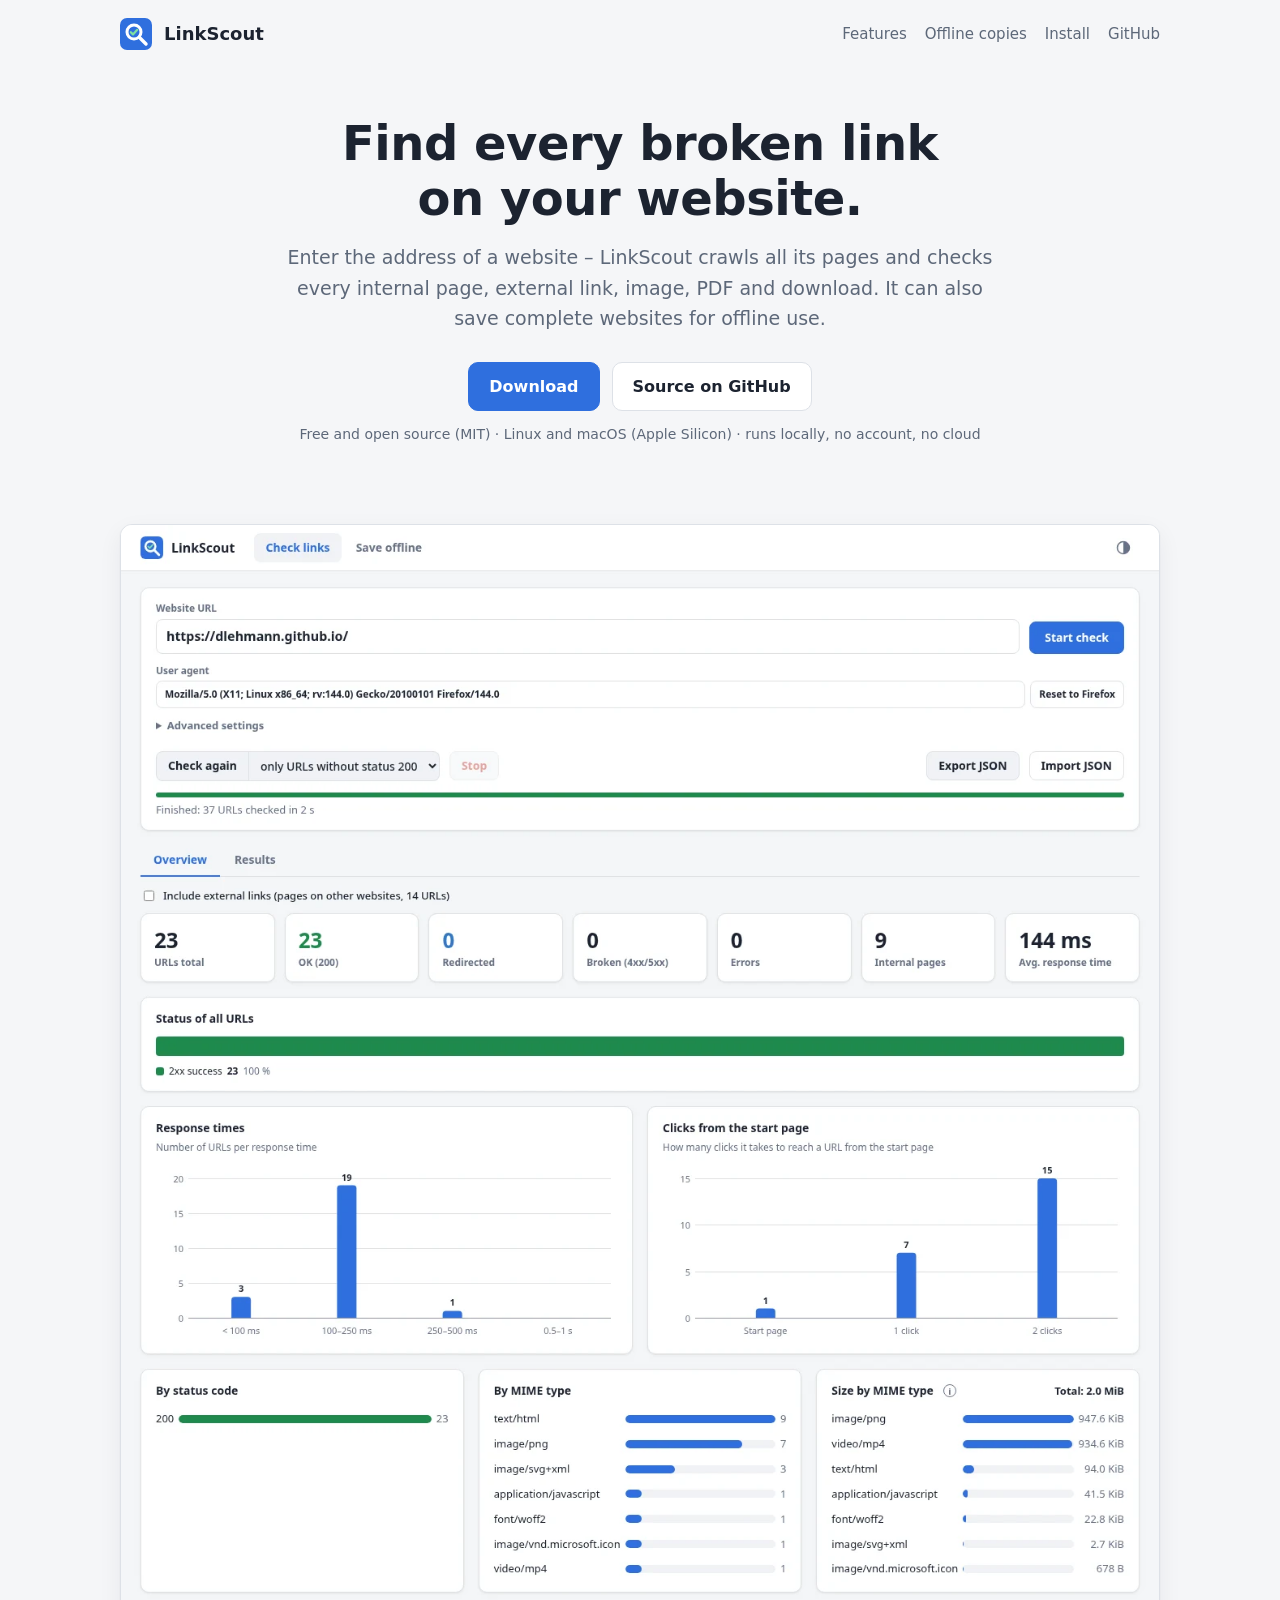
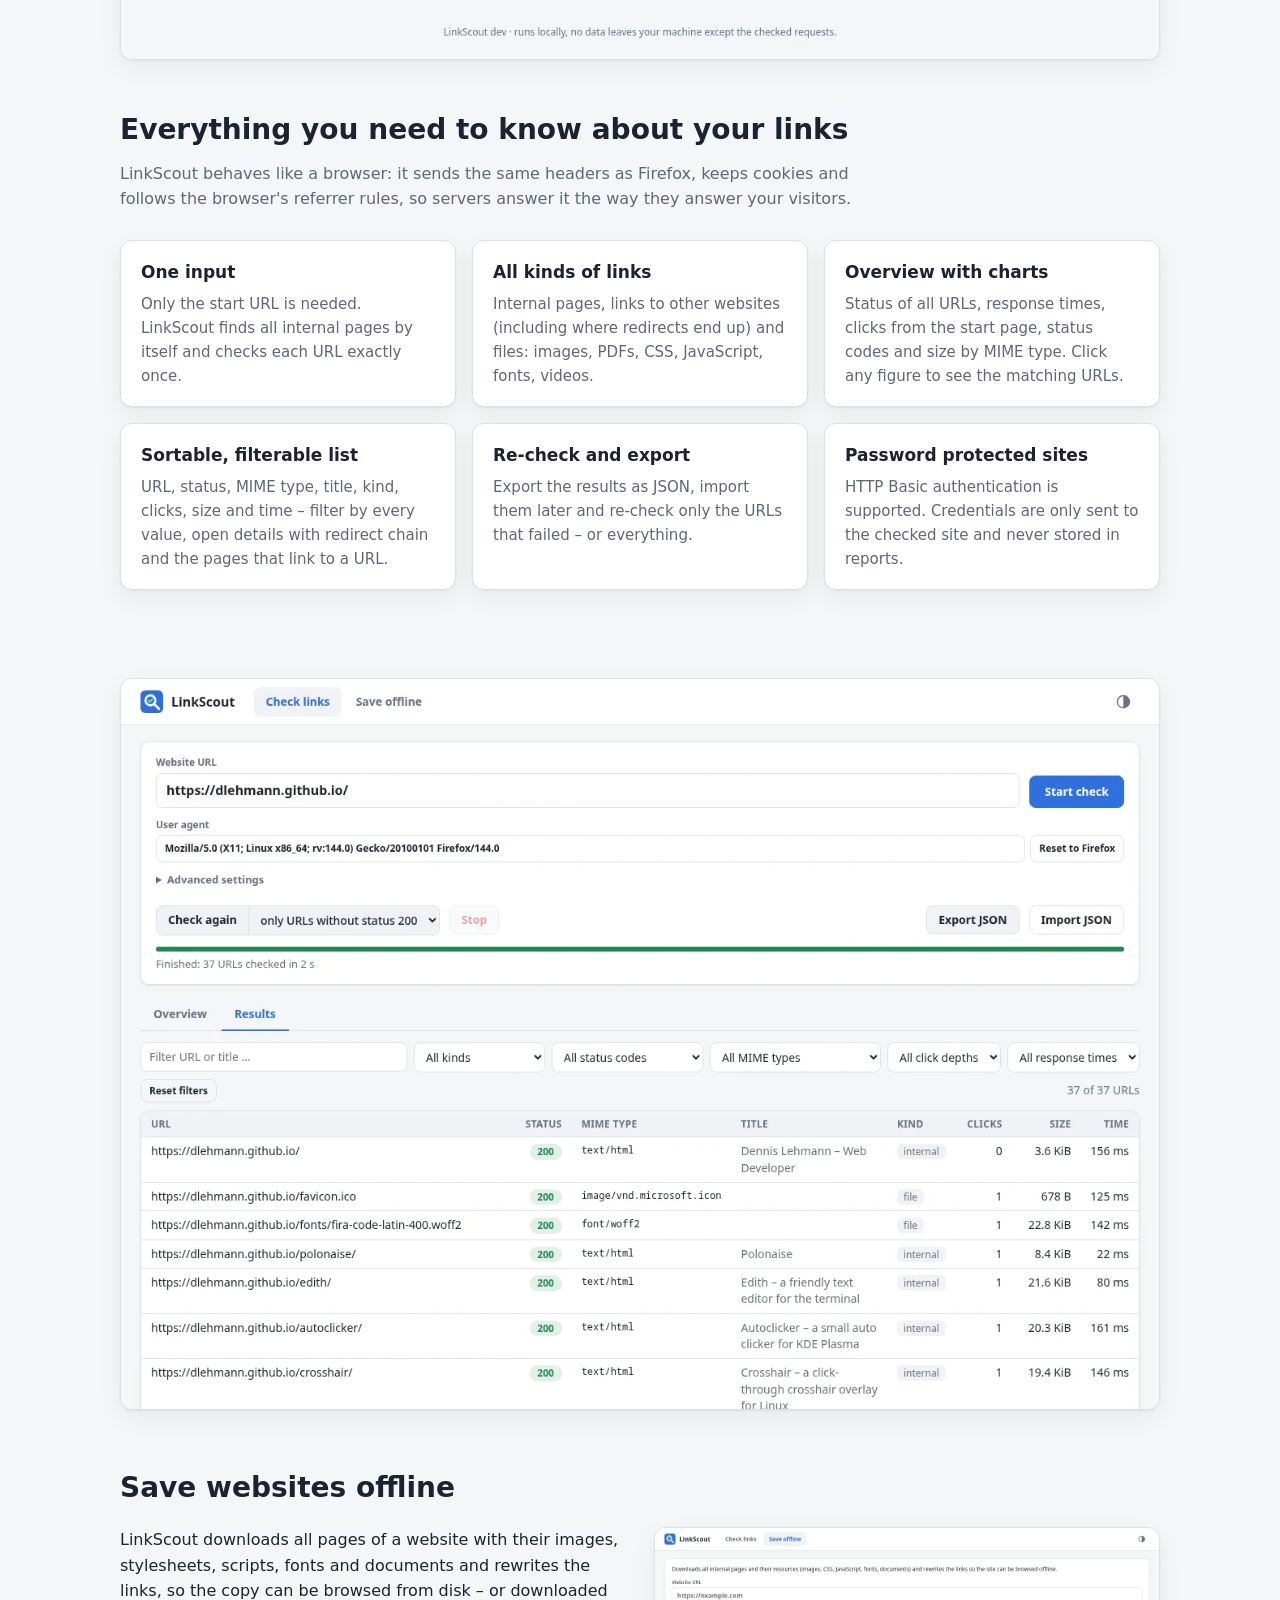
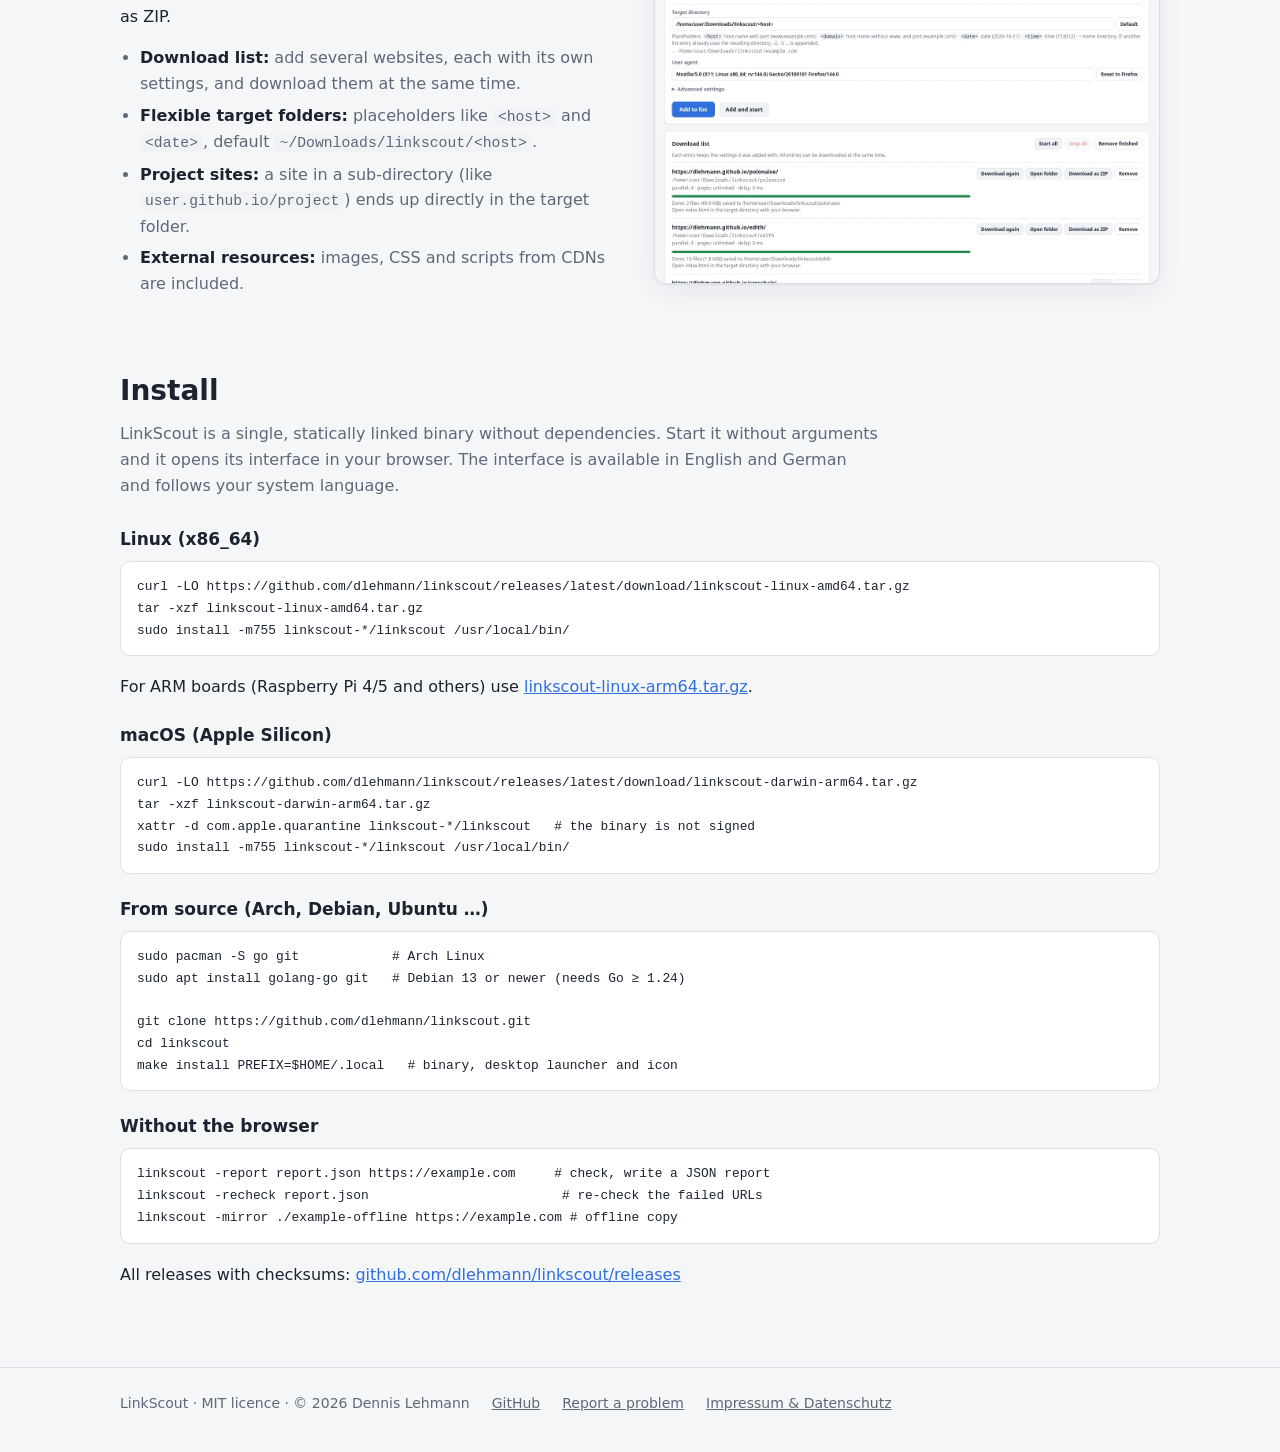
==== docs/index.html @ 21ef6a44 "LinkScout: website link checker and offline copies A single static binary with a local web UI (Engli" ====
<!doctype html>
<html lang="en">
<head>
  <meta charset="utf-8">
  <meta name="viewport" content="width=device-width, initial-scale=1">
  <title>LinkScout – website link checker and offline copies</title>
  <meta name="description" content="LinkScout checks every link of a website – internal pages, external links and files – and saves complete offline copies of websites. A single binary for Linux and macOS with a local web interface.">
  <link rel="canonical" href="https://dlehmann.github.io/linkscout/">
  <link rel="icon" href="linkscout.svg" type="image/svg+xml">
  <meta property="og:title" content="LinkScout">
  <meta property="og:description" content="Check every link of a website and save it for offline use. Single binary, local web UI.">
  <meta property="og:image" content="https://dlehmann.github.io/linkscout/screenshots/overview-light.webp">
  <!--
    Project page of LinkScout. Plain HTML and CSS without scripts, fonts or
    other resources from third-party servers (see impressum.html, privacy).
    Light and dark theme follow the visitor's system setting.
  -->
  <style>
    :root {
      --bg: #f5f6f8; --surface: #ffffff; --surface-2: #f0f2f5; --border: #dde1e7;
      --text: #1c2330; --muted: #5d6879; --accent: #2f6fde; --accent-text: #ffffff; --ok: #1f8a4c;
      --shadow: 0 1px 2px rgba(20, 30, 50, .06), 0 8px 24px rgba(20, 30, 50, .06);
      color-scheme: light;
    }
    @media (prefers-color-scheme: dark) {
      :root {
        --bg: #12151b; --surface: #1a1e26; --surface-2: #222833; --border: #2e3542;
        --text: #e3e7ee; --muted: #9aa4b5; --accent: #5b8ff0; --ok: #46c27a; --shadow: none;
        color-scheme: dark;
      }
    }
    * { box-sizing: border-box; }
    body { margin: 0; background: var(--bg); color: var(--text); font: 16px/1.6 system-ui, -apple-system, "Segoe UI", Roboto, "Noto Sans", sans-serif; }
    a { color: var(--accent); }
    .wrap { max-width: 1080px; margin: 0 auto; padding: 0 20px; }
    header.top { display: flex; align-items: center; gap: 12px; padding: 18px 0; }
    header.top .name { font-weight: 700; font-size: 18px; }
    header.top nav { margin-left: auto; display: flex; gap: 18px; font-size: 15px; }
    header.top nav a { color: var(--muted); text-decoration: none; }
    header.top nav a:hover { color: var(--text); }

    .hero { text-align: center; padding: 48px 0 32px; }
    .hero h1 { font-size: clamp(32px, 5vw, 48px); line-height: 1.15; margin: 0 0 16px; letter-spacing: -.01em; }
    .hero p.lead { font-size: 19px; color: var(--muted); max-width: 720px; margin: 0 auto 28px; }
    .buttons { display: flex; flex-wrap: wrap; gap: 12px; justify-content: center; }
    .btn { display: inline-flex; align-items: center; gap: 8px; padding: 11px 20px; border-radius: 10px; font-weight: 600; text-decoration: none; border: 1px solid var(--border); background: var(--surface); color: var(--text); }
    .btn.primary { background: var(--accent); border-color: var(--accent); color: var(--accent-text); }
    .btn:hover { filter: brightness(.96); }
    .note { color: var(--muted); font-size: 14px; margin-top: 12px; }

    .shot { margin: 32px auto 0; border-radius: 12px; overflow: hidden; border: 1px solid var(--border); box-shadow: var(--shadow); background: var(--surface); }
    .shot img { display: block; width: 100%; height: auto; }

    section { padding: 48px 0 8px; }
    section h2 { font-size: 28px; margin: 0 0 8px; }
    section > .wrap > p.sub { color: var(--muted); margin: 0 0 28px; max-width: 760px; }
    .grid { display: grid; grid-template-columns: repeat(auto-fit, minmax(250px, 1fr)); gap: 16px; }
    .card { background: var(--surface); border: 1px solid var(--border); border-radius: 12px; padding: 18px 20px; box-shadow: var(--shadow); }
    .card h3 { margin: 0 0 6px; font-size: 17px; }
    .card p { margin: 0; color: var(--muted); font-size: 15px; }
    .split { display: grid; grid-template-columns: 1fr 1fr; gap: 28px; align-items: center; }
    .split ul { padding-left: 20px; color: var(--muted); }
    .split li { margin: 6px 0; }
    .split li b { color: var(--text); font-weight: 600; }

    pre { background: var(--surface); border: 1px solid var(--border); border-radius: 10px; padding: 14px 16px; overflow-x: auto; font: 14px/1.55 ui-monospace, "JetBrains Mono", Menlo, Consolas, monospace; margin: 8px 0 18px; }
    code { font-family: ui-monospace, "JetBrains Mono", Menlo, Consolas, monospace; font-size: .92em; }
    p code, li code { background: var(--surface-2); padding: 1px 5px; border-radius: 5px; }
    h3.step { font-size: 17px; margin: 22px 0 4px; }

    footer { margin-top: 56px; padding: 24px 0 40px; border-top: 1px solid var(--border); color: var(--muted); font-size: 14px; }
    footer .wrap { display: flex; flex-wrap: wrap; gap: 8px 22px; }
    footer a { color: var(--muted); }

    @media (max-width: 760px) {
      header.top nav { display: none; }
      .hero { padding-top: 24px; }
      .split { grid-template-columns: 1fr; }
    }
  </style>
</head>
<body>
  <div class="wrap">
    <header class="top">
      <img src="linkscout.svg" alt="" width="32" height="32">
      <span class="name">LinkScout</span>
      <nav>
        <a href="#features">Features</a>
        <a href="#offline">Offline copies</a>
        <a href="#install">Install</a>
        <a href="https://github.com/dlehmann/linkscout">GitHub</a>
      </nav>
    </header>

    <div class="hero">
      <h1>Find every broken link<br>on your website.</h1>
      <p class="lead">Enter the address of a website – LinkScout crawls all its pages and checks every internal page, external link, image, PDF and download. It can also save complete websites for offline use.</p>
      <div class="buttons">
        <a class="btn primary" href="#install">Download</a>
        <a class="btn" href="https://github.com/dlehmann/linkscout">Source on GitHub</a>
      </div>
      <p class="note">Free and open source (MIT) · Linux and macOS (Apple Silicon) · runs locally, no account, no cloud</p>
    </div>

    <div class="shot">
      <picture>
        <source media="(prefers-color-scheme: dark)" srcset="screenshots/overview-dark.webp">
        <img src="screenshots/overview-light.webp" width="1280" height="1399" alt="LinkScout overview: key figures, status of all URLs, response times and clicks from the start page">
      </picture>
    </div>
  </div>

  <section id="features">
    <div class="wrap">
      <h2>Everything you need to know about your links</h2>
      <p class="sub">LinkScout behaves like a browser: it sends the same headers as Firefox, keeps cookies and follows the browser's referrer rules, so servers answer it the way they answer your visitors.</p>
      <div class="grid">
        <div class="card"><h3>One input</h3><p>Only the start URL is needed. LinkScout finds all internal pages by itself and checks each URL exactly once.</p></div>
        <div class="card"><h3>All kinds of links</h3><p>Internal pages, links to other websites (including where redirects end up) and files: images, PDFs, CSS, JavaScript, fonts, videos.</p></div>
        <div class="card"><h3>Overview with charts</h3><p>Status of all URLs, response times, clicks from the start page, status codes and size by MIME type. Click any figure to see the matching URLs.</p></div>
        <div class="card"><h3>Sortable, filterable list</h3><p>URL, status, MIME type, title, kind, clicks, size and time – filter by every value, open details with redirect chain and the pages that link to a URL.</p></div>
        <div class="card"><h3>Re-check and export</h3><p>Export the results as JSON, import them later and re-check only the URLs that failed – or everything.</p></div>
        <div class="card"><h3>Password protected sites</h3><p>HTTP Basic authentication is supported. Credentials are only sent to the checked site and never stored in reports.</p></div>
      </div>
    </div>
  </section>

  <section>
    <div class="wrap">
      <div class="shot">
        <picture>
          <source media="(prefers-color-scheme: dark)" srcset="screenshots/results-dark.webp">
          <img src="screenshots/results-light.webp" width="1280" height="900" alt="Results list with filters for kind, status, MIME type, click depth and response time" loading="lazy">
        </picture>
      </div>
    </div>
  </section>

  <section id="offline">
    <div class="wrap split">
      <div>
        <h2>Save websites offline</h2>
        <p>LinkScout downloads all pages of a website with their images, stylesheets, scripts, fonts and documents and rewrites the links, so the copy can be browsed from disk – or downloaded as ZIP.</p>
        <ul>
          <li><b>Download list:</b> add several websites, each with its own settings, and download them at the same time.</li>
          <li><b>Flexible target folders:</b> placeholders like <code>&lt;host&gt;</code> and <code>&lt;date&gt;</code>, default <code>~/Downloads/linkscout/&lt;host&gt;</code>.</li>
          <li><b>Project sites:</b> a site in a sub-directory (like <code>user.github.io/project</code>) ends up directly in the target folder.</li>
          <li><b>External resources:</b> images, CSS and scripts from CDNs are included.</li>
        </ul>
      </div>
      <div class="shot">
        <picture>
          <source media="(prefers-color-scheme: dark)" srcset="screenshots/mirror-dark.webp">
          <img src="screenshots/mirror-light.webp" width="1280" height="900" alt="Download list with several offline copies" loading="lazy">
        </picture>
      </div>
    </div>
  </section>

  <section id="install">
    <div class="wrap">
      <h2>Install</h2>
      <p class="sub">LinkScout is a single, statically linked binary without dependencies. Start it without arguments and it opens its interface in your browser. The interface is available in English and German and follows your system language.</p>

      <h3 class="step">Linux (x86_64)</h3>
      <pre><code>curl -LO https://github.com/dlehmann/linkscout/releases/latest/download/linkscout-linux-amd64.tar.gz
tar -xzf linkscout-linux-amd64.tar.gz
sudo install -m755 linkscout-*/linkscout /usr/local/bin/</code></pre>
      <p>For ARM boards (Raspberry Pi 4/5 and others) use <a href="https://github.com/dlehmann/linkscout/releases/latest/download/linkscout-linux-arm64.tar.gz">linkscout-linux-arm64.tar.gz</a>.</p>

      <h3 class="step">macOS (Apple Silicon)</h3>
      <pre><code>curl -LO https://github.com/dlehmann/linkscout/releases/latest/download/linkscout-darwin-arm64.tar.gz
tar -xzf linkscout-darwin-arm64.tar.gz
xattr -d com.apple.quarantine linkscout-*/linkscout   # the binary is not signed
sudo install -m755 linkscout-*/linkscout /usr/local/bin/</code></pre>

      <h3 class="step">From source (Arch, Debian, Ubuntu …)</h3>
      <pre><code>sudo pacman -S go git            # Arch Linux
sudo apt install golang-go git   # Debian 13 or newer (needs Go ≥ 1.24)

git clone https://github.com/dlehmann/linkscout.git
cd linkscout
make install PREFIX=$HOME/.local   # binary, desktop launcher and icon</code></pre>

      <h3 class="step">Without the browser</h3>
      <pre><code>linkscout -report report.json https://example.com     # check, write a JSON report
linkscout -recheck report.json                         # re-check the failed URLs
linkscout -mirror ./example-offline https://example.com # offline copy</code></pre>
      <p>All releases with checksums: <a href="https://github.com/dlehmann/linkscout/releases">github.com/dlehmann/linkscout/releases</a></p>
    </div>
  </section>

  <footer>
    <div class="wrap">
      <span>LinkScout · MIT licence · © 2026 Dennis Lehmann</span>
      <a href="https://github.com/dlehmann/linkscout">GitHub</a>
      <a href="https://github.com/dlehmann/linkscout/issues">Report a problem</a>
      <a href="impressum.html" lang="de">Impressum &amp; Datenschutz</a>
    </div>
  </footer>
</body>
</html>
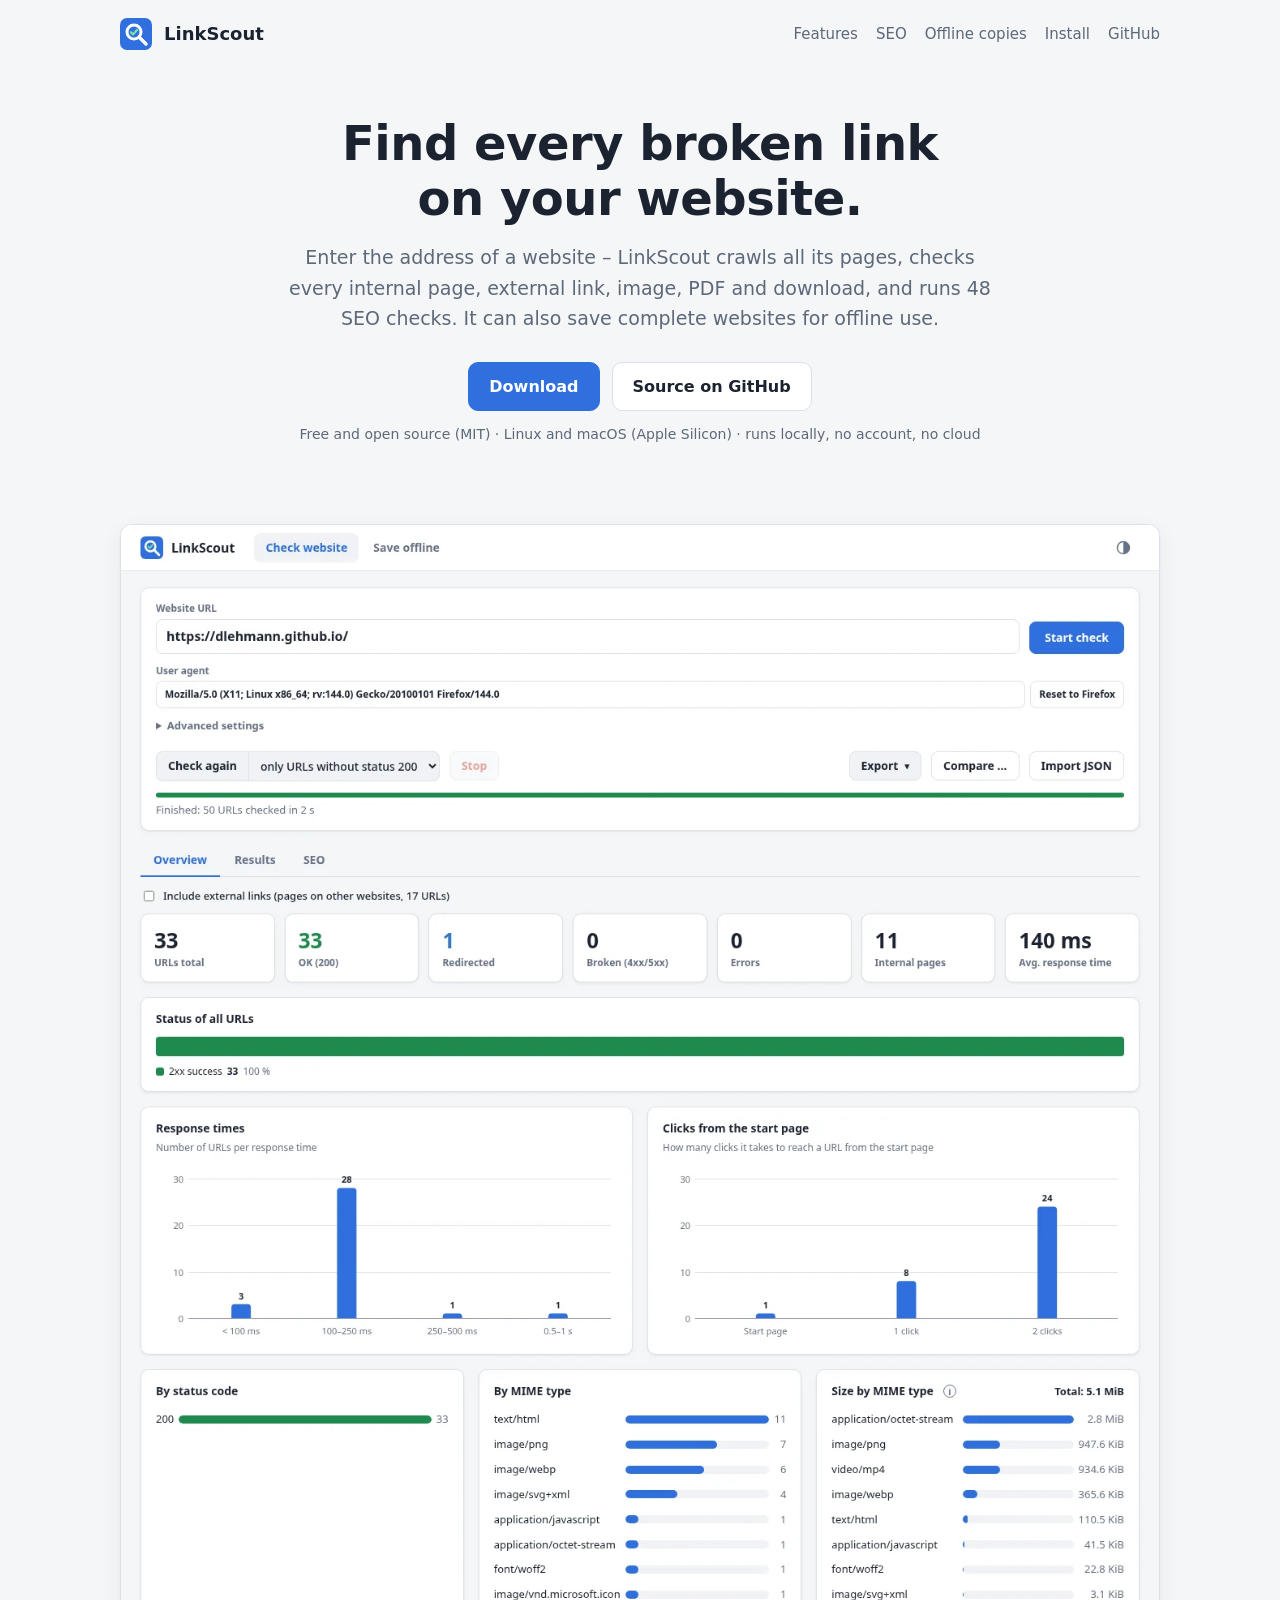
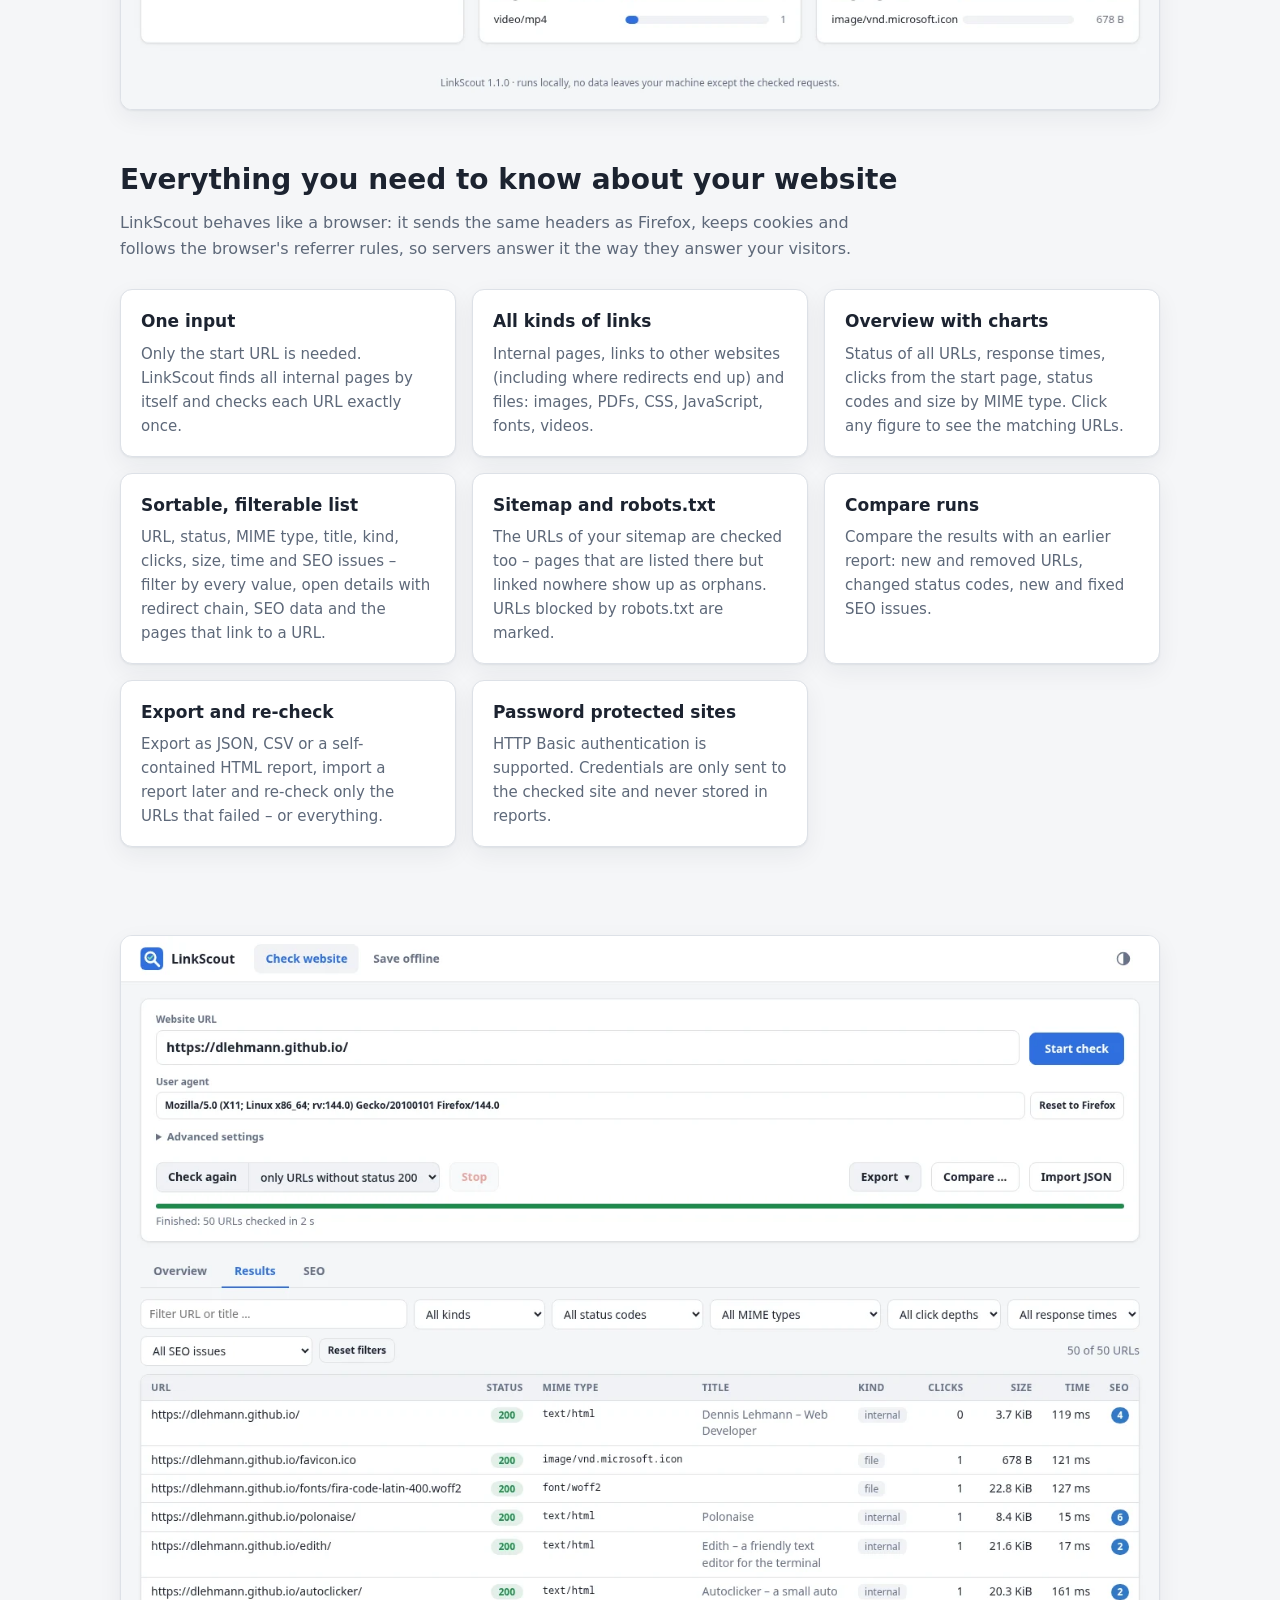
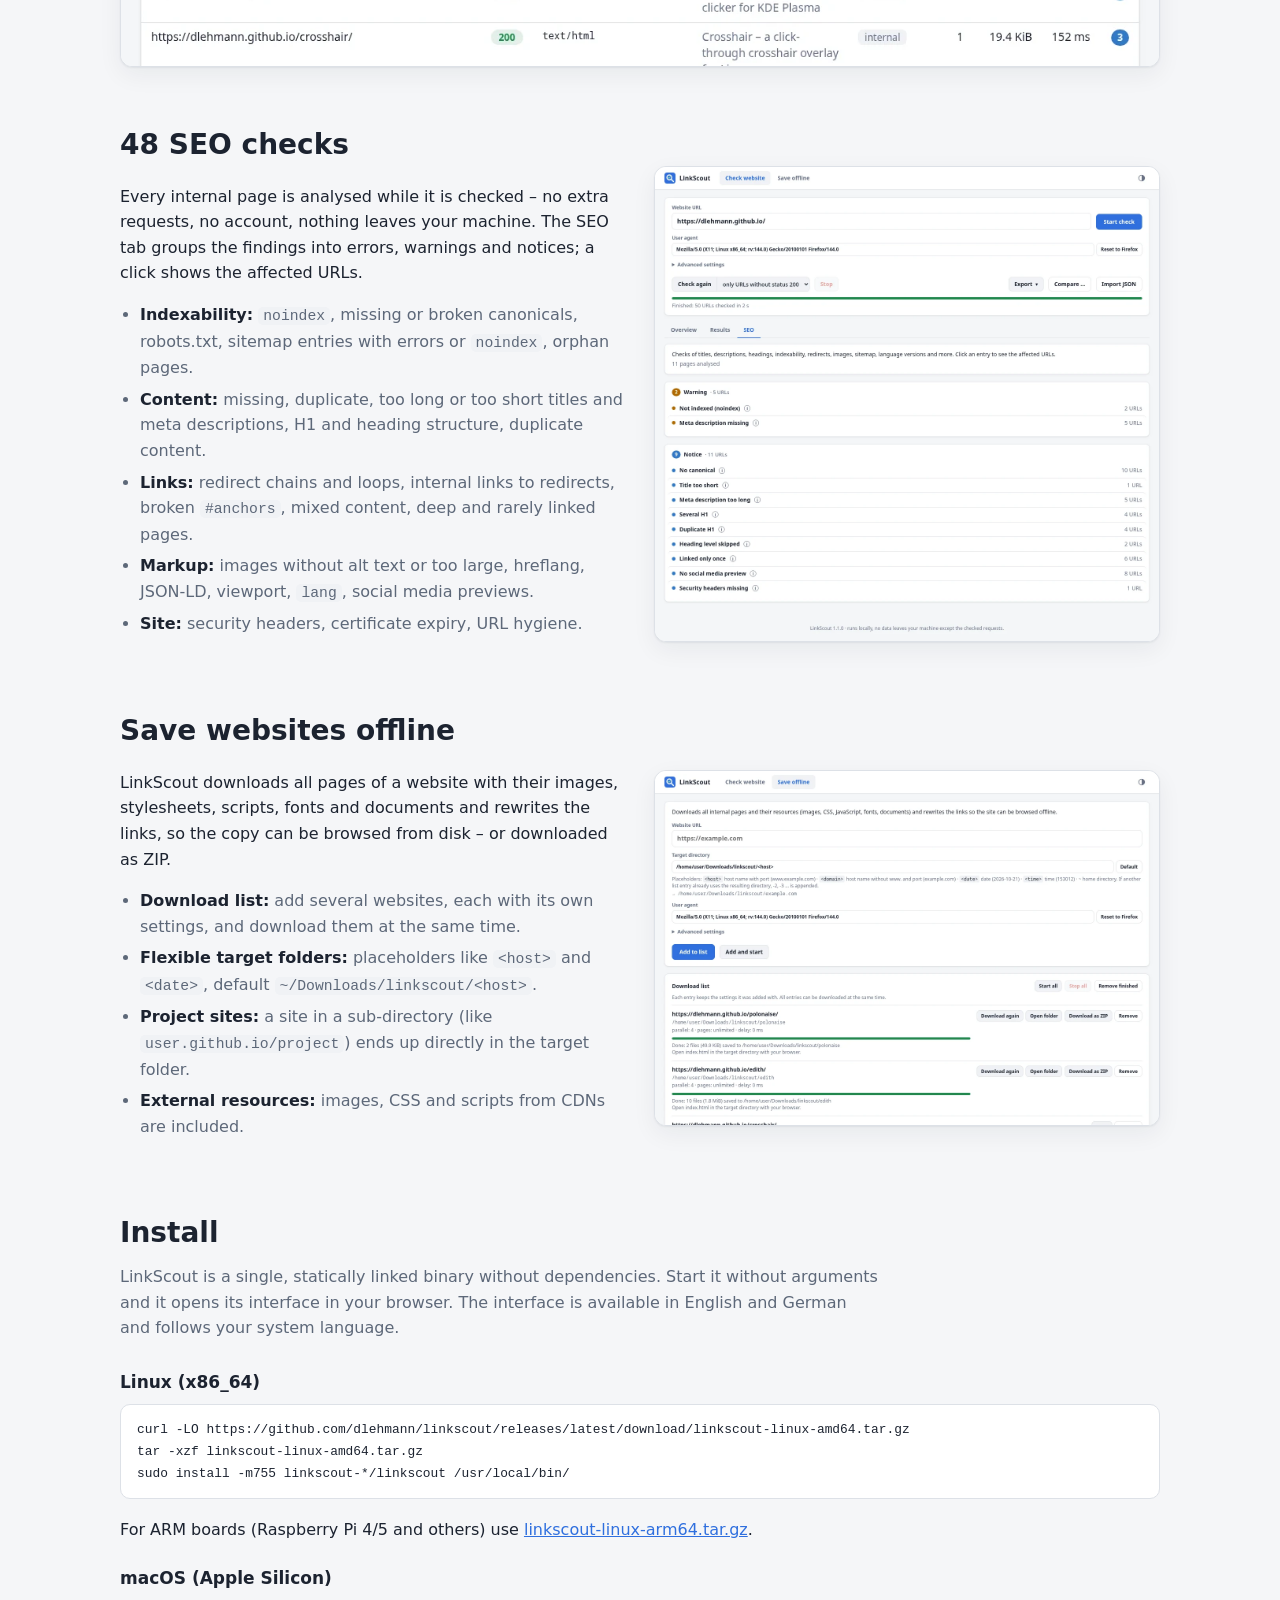
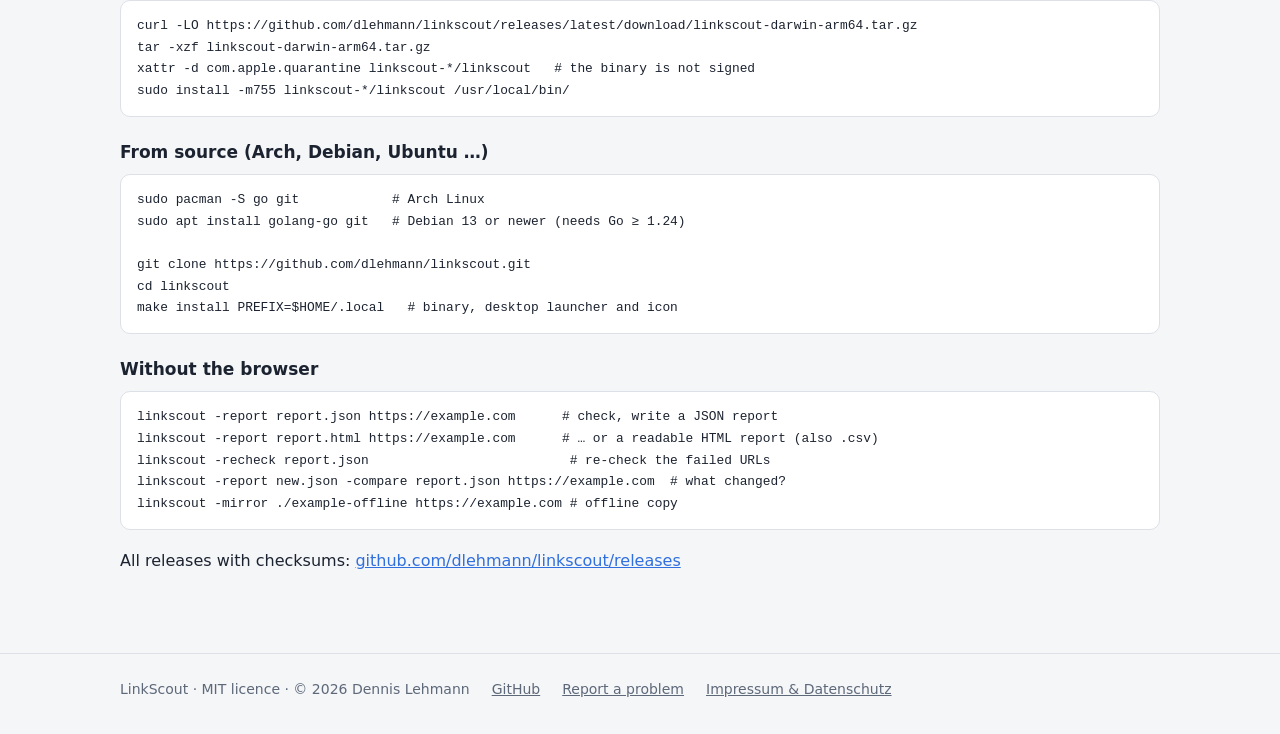
==== commit 0686dabc: "SEO checks, sitemap/robots.txt, compare and CSV/HTML export (1.1.0) - 48 SEO checks in a new SEO tab" ====
--- a/docs/index.html
+++ b/docs/index.html
@@ -3,12 +3,12 @@
 <head>
   <meta charset="utf-8">
   <meta name="viewport" content="width=device-width, initial-scale=1">
-  <title>LinkScout – website link checker and offline copies</title>
-  <meta name="description" content="LinkScout checks every link of a website – internal pages, external links and files – and saves complete offline copies of websites. A single binary for Linux and macOS with a local web interface.">
+  <title>LinkScout – website link checker, SEO audit and offline copies</title>
+  <meta name="description" content="LinkScout checks every link of a website – internal pages, external links and files –, runs 48 SEO checks and saves complete offline copies of websites. A single binary for Linux and macOS with a local web interface.">
   <link rel="canonical" href="https://dlehmann.github.io/linkscout/">
   <link rel="icon" href="linkscout.svg" type="image/svg+xml">
   <meta property="og:title" content="LinkScout">
-  <meta property="og:description" content="Check every link of a website and save it for offline use. Single binary, local web UI.">
+  <meta property="og:description" content="Check every link of a website, find SEO problems and save websites for offline use. Single binary, local web UI.">
   <meta property="og:image" content="https://dlehmann.github.io/linkscout/screenshots/overview-light.webp">
   <!--
     Project page of LinkScout. Plain HTML and CSS without scripts, fonts or
@@ -86,6 +86,7 @@
       <span class="name">LinkScout</span>
       <nav>
         <a href="#features">Features</a>
+        <a href="#seo">SEO</a>
         <a href="#offline">Offline copies</a>
         <a href="#install">Install</a>
         <a href="https://github.com/dlehmann/linkscout">GitHub</a>
@@ -94,7 +95,7 @@
 
     <div class="hero">
       <h1>Find every broken link<br>on your website.</h1>
-      <p class="lead">Enter the address of a website – LinkScout crawls all its pages and checks every internal page, external link, image, PDF and download. It can also save complete websites for offline use.</p>
+      <p class="lead">Enter the address of a website – LinkScout crawls all its pages, checks every internal page, external link, image, PDF and download, and runs 48 SEO checks. It can also save complete websites for offline use.</p>
       <div class="buttons">
         <a class="btn primary" href="#install">Download</a>
         <a class="btn" href="https://github.com/dlehmann/linkscout">Source on GitHub</a>
@@ -105,21 +106,23 @@
     <div class="shot">
       <picture>
         <source media="(prefers-color-scheme: dark)" srcset="screenshots/overview-dark.webp">
-        <img src="screenshots/overview-light.webp" width="1280" height="1399" alt="LinkScout overview: key figures, status of all URLs, response times and clicks from the start page">
+        <img src="screenshots/overview-light.webp" width="1280" height="1460" alt="LinkScout overview: key figures, status of all URLs, response times and clicks from the start page">
       </picture>
     </div>
   </div>
 
   <section id="features">
     <div class="wrap">
-      <h2>Everything you need to know about your links</h2>
+      <h2>Everything you need to know about your website</h2>
       <p class="sub">LinkScout behaves like a browser: it sends the same headers as Firefox, keeps cookies and follows the browser's referrer rules, so servers answer it the way they answer your visitors.</p>
       <div class="grid">
         <div class="card"><h3>One input</h3><p>Only the start URL is needed. LinkScout finds all internal pages by itself and checks each URL exactly once.</p></div>
         <div class="card"><h3>All kinds of links</h3><p>Internal pages, links to other websites (including where redirects end up) and files: images, PDFs, CSS, JavaScript, fonts, videos.</p></div>
         <div class="card"><h3>Overview with charts</h3><p>Status of all URLs, response times, clicks from the start page, status codes and size by MIME type. Click any figure to see the matching URLs.</p></div>
-        <div class="card"><h3>Sortable, filterable list</h3><p>URL, status, MIME type, title, kind, clicks, size and time – filter by every value, open details with redirect chain and the pages that link to a URL.</p></div>
-        <div class="card"><h3>Re-check and export</h3><p>Export the results as JSON, import them later and re-check only the URLs that failed – or everything.</p></div>
+        <div class="card"><h3>Sortable, filterable list</h3><p>URL, status, MIME type, title, kind, clicks, size, time and SEO issues – filter by every value, open details with redirect chain, SEO data and the pages that link to a URL.</p></div>
+        <div class="card"><h3>Sitemap and robots.txt</h3><p>The URLs of your sitemap are checked too – pages that are listed there but linked nowhere show up as orphans. URLs blocked by robots.txt are marked.</p></div>
+        <div class="card"><h3>Compare runs</h3><p>Compare the results with an earlier report: new and removed URLs, changed status codes, new and fixed SEO issues.</p></div>
+        <div class="card"><h3>Export and re-check</h3><p>Export as JSON, CSV or a self-contained HTML report, import a report later and re-check only the URLs that failed – or everything.</p></div>
         <div class="card"><h3>Password protected sites</h3><p>HTTP Basic authentication is supported. Credentials are only sent to the checked site and never stored in reports.</p></div>
       </div>
     </div>
@@ -131,6 +134,28 @@
         <picture>
           <source media="(prefers-color-scheme: dark)" srcset="screenshots/results-dark.webp">
           <img src="screenshots/results-light.webp" width="1280" height="900" alt="Results list with filters for kind, status, MIME type, click depth and response time" loading="lazy">
+        </picture>
+      </div>
+    </div>
+  </section>
+
+  <section id="seo">
+    <div class="wrap split">
+      <div>
+        <h2>48 SEO checks</h2>
+        <p>Every internal page is analysed while it is checked – no extra requests, no account, nothing leaves your machine. The SEO tab groups the findings into errors, warnings and notices; a click shows the affected URLs.</p>
+        <ul>
+          <li><b>Indexability:</b> <code>noindex</code>, missing or broken canonicals, robots.txt, sitemap entries with errors or <code>noindex</code>, orphan pages.</li>
+          <li><b>Content:</b> missing, duplicate, too long or too short titles and meta descriptions, H1 and heading structure, duplicate content.</li>
+          <li><b>Links:</b> redirect chains and loops, internal links to redirects, broken <code>#anchors</code>, mixed content, deep and rarely linked pages.</li>
+          <li><b>Markup:</b> images without alt text or too large, hreflang, JSON-LD, viewport, <code>lang</code>, social media previews.</li>
+          <li><b>Site:</b> security headers, certificate expiry, URL hygiene.</li>
+        </ul>
+      </div>
+      <div class="shot">
+        <picture>
+          <source media="(prefers-color-scheme: dark)" srcset="screenshots/seo-dark.webp">
+          <img src="screenshots/seo-light.webp" width="1280" height="1202" alt="SEO tab with the checks grouped into errors, warnings and notices" loading="lazy">
         </picture>
       </div>
     </div>
@@ -183,8 +208,10 @@
 make install PREFIX=$HOME/.local   # binary, desktop launcher and icon</code></pre>
 
       <h3 class="step">Without the browser</h3>
-      <pre><code>linkscout -report report.json https://example.com     # check, write a JSON report
-linkscout -recheck report.json                         # re-check the failed URLs
+      <pre><code>linkscout -report report.json https://example.com      # check, write a JSON report
+linkscout -report report.html https://example.com      # … or a readable HTML report (also .csv)
+linkscout -recheck report.json                          # re-check the failed URLs
+linkscout -report new.json -compare report.json https://example.com  # what changed?
 linkscout -mirror ./example-offline https://example.com # offline copy</code></pre>
       <p>All releases with checksums: <a href="https://github.com/dlehmann/linkscout/releases">github.com/dlehmann/linkscout/releases</a></p>
     </div>
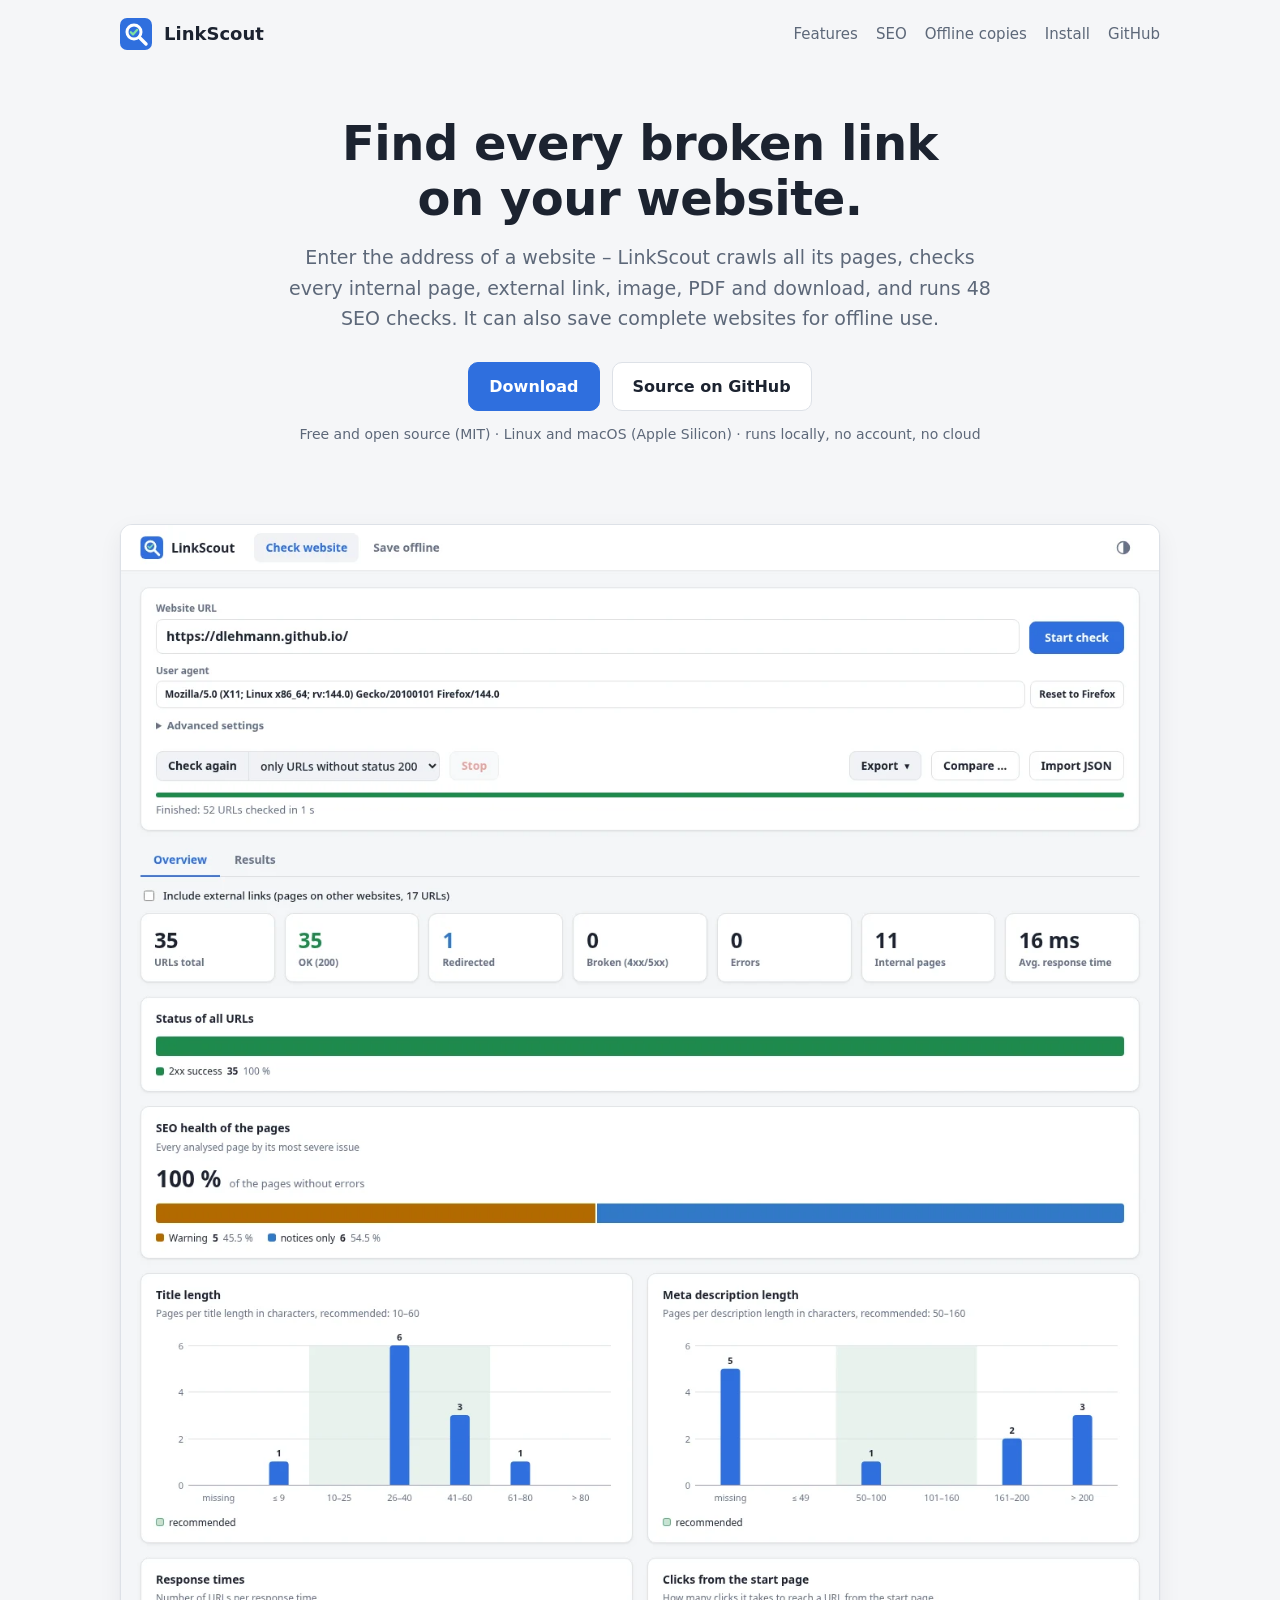
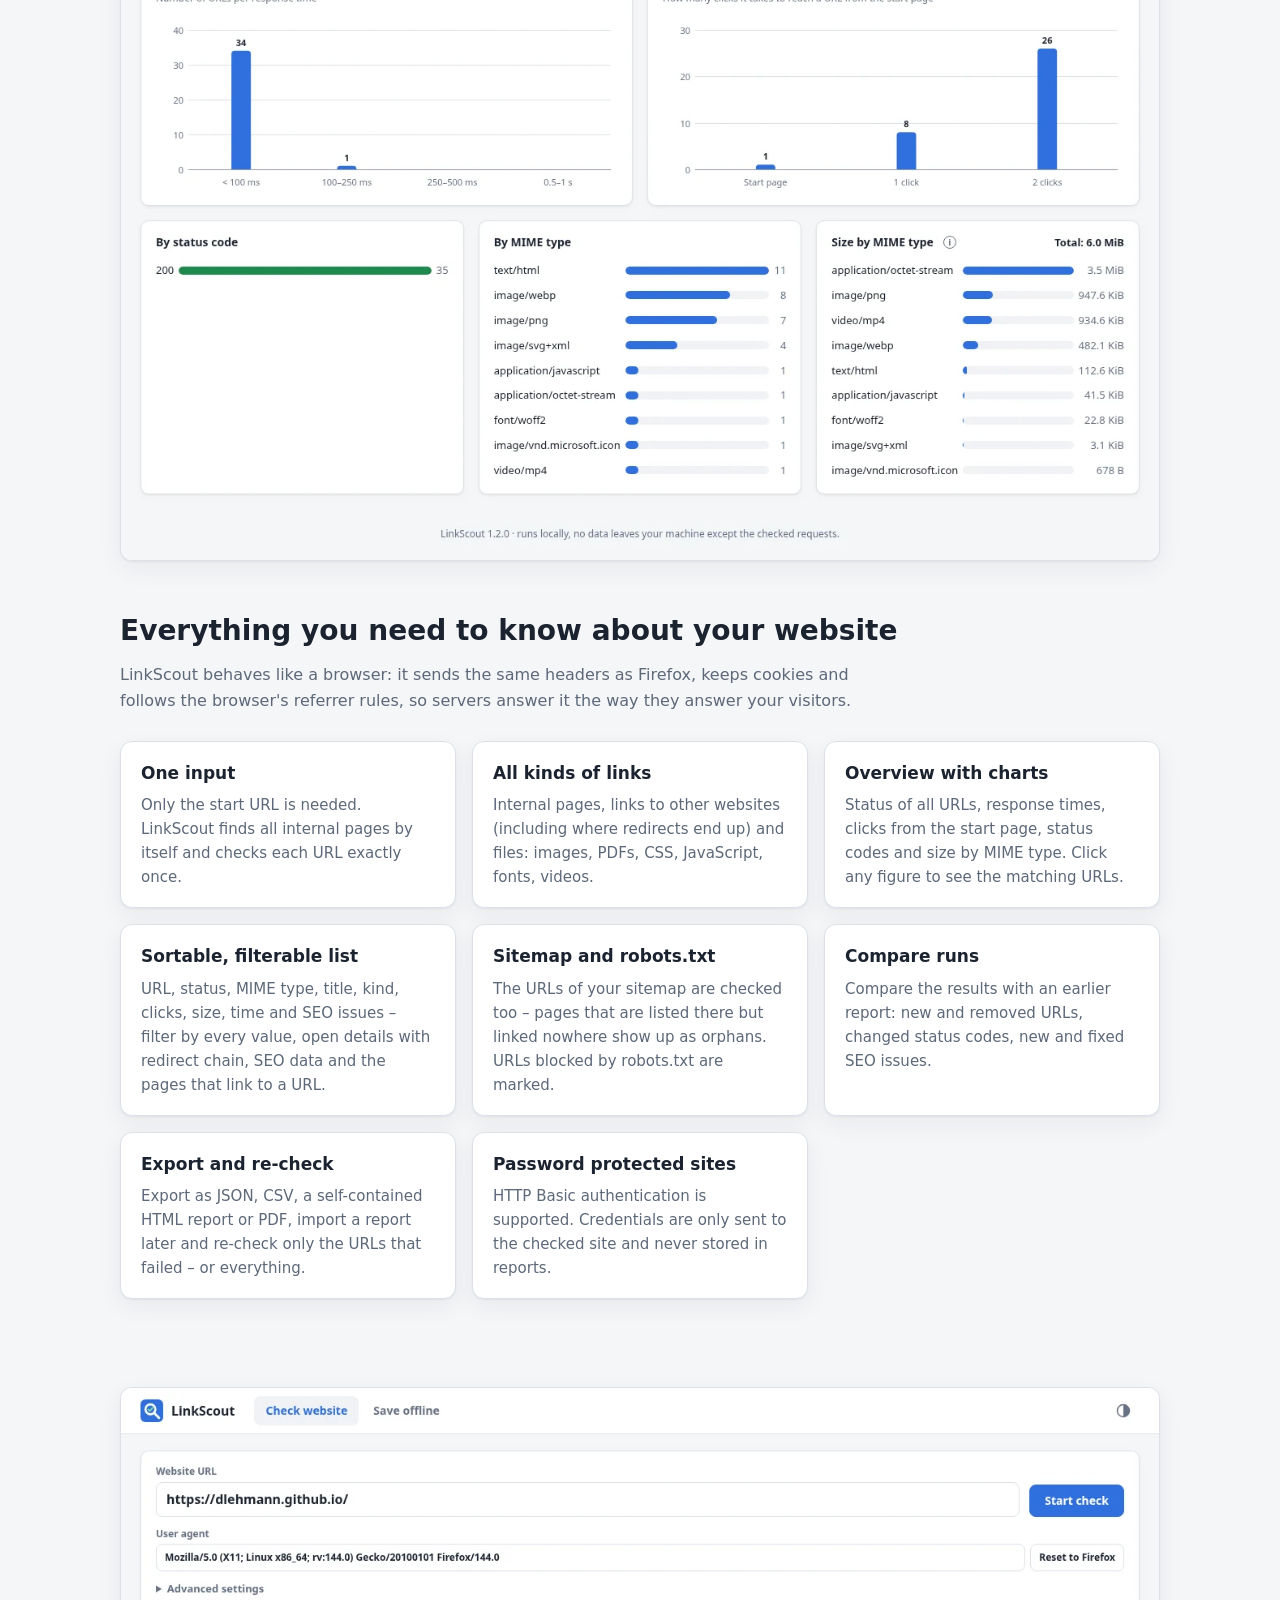
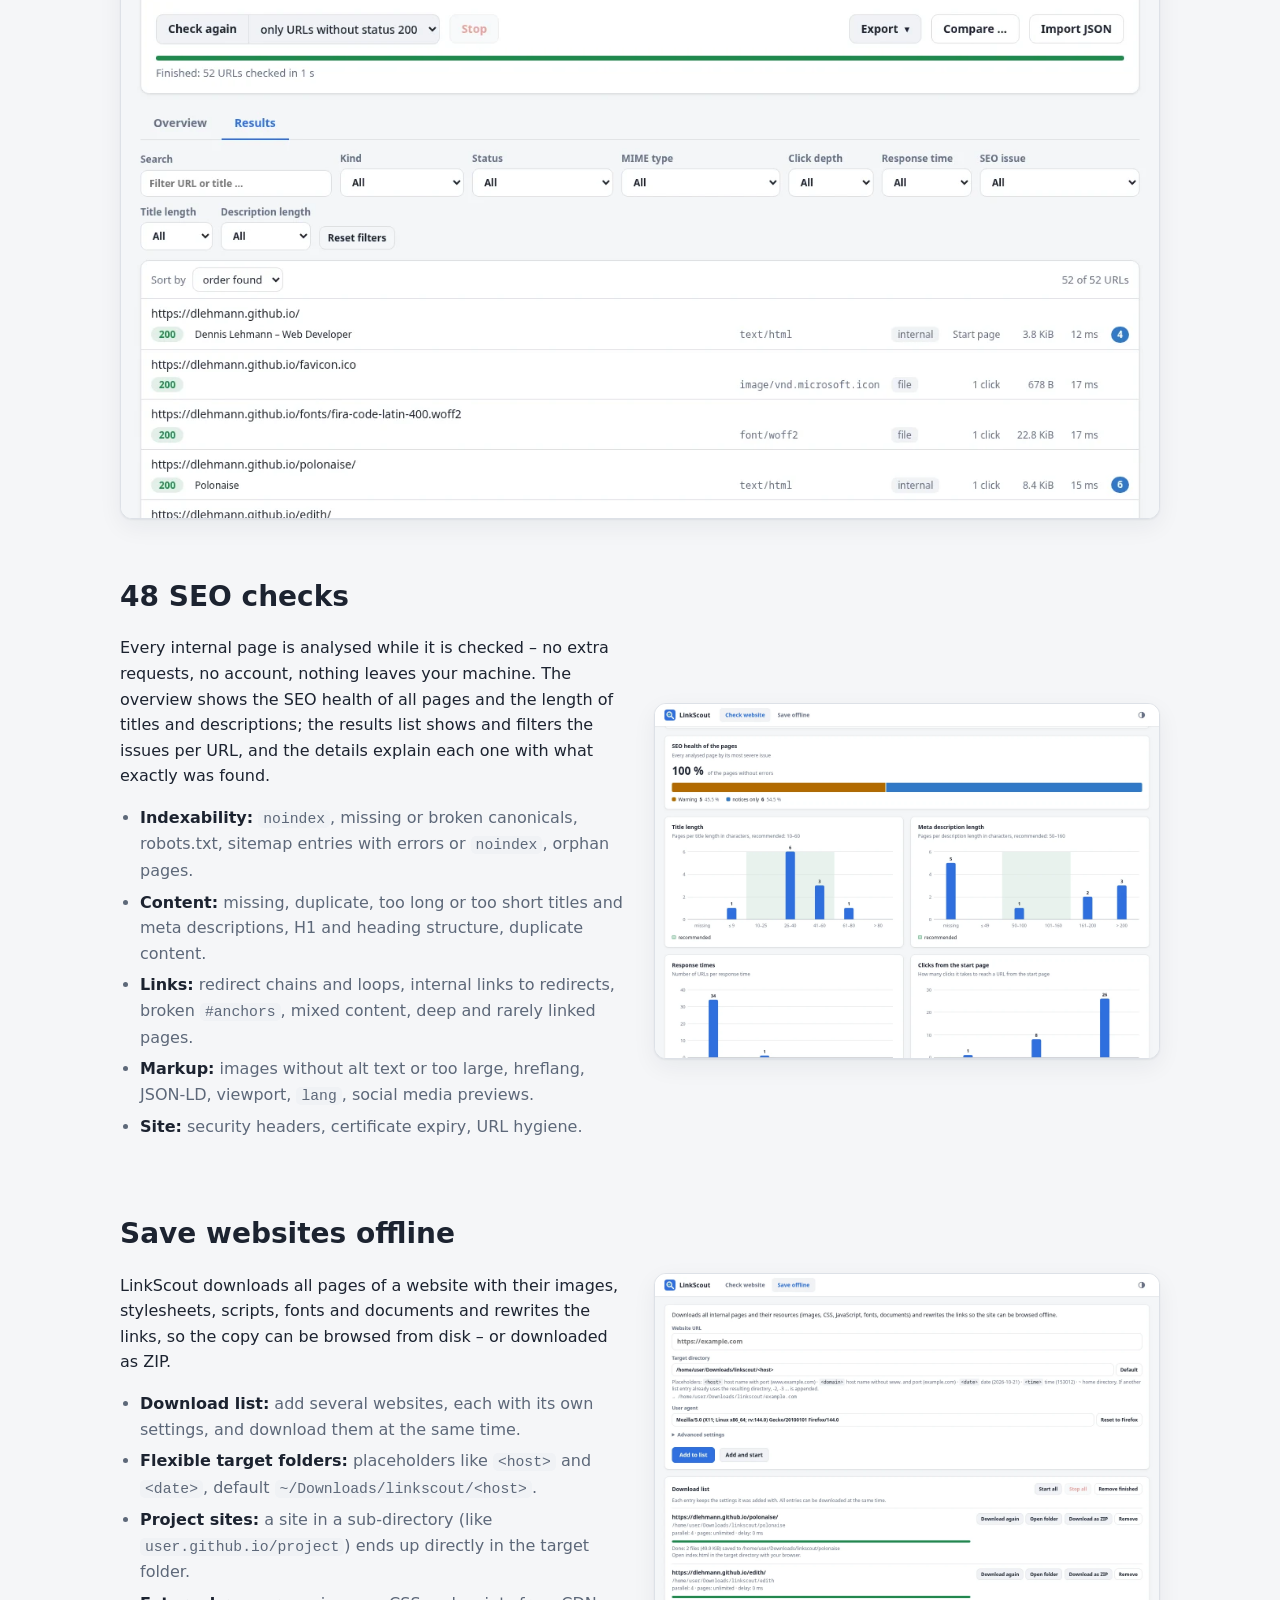
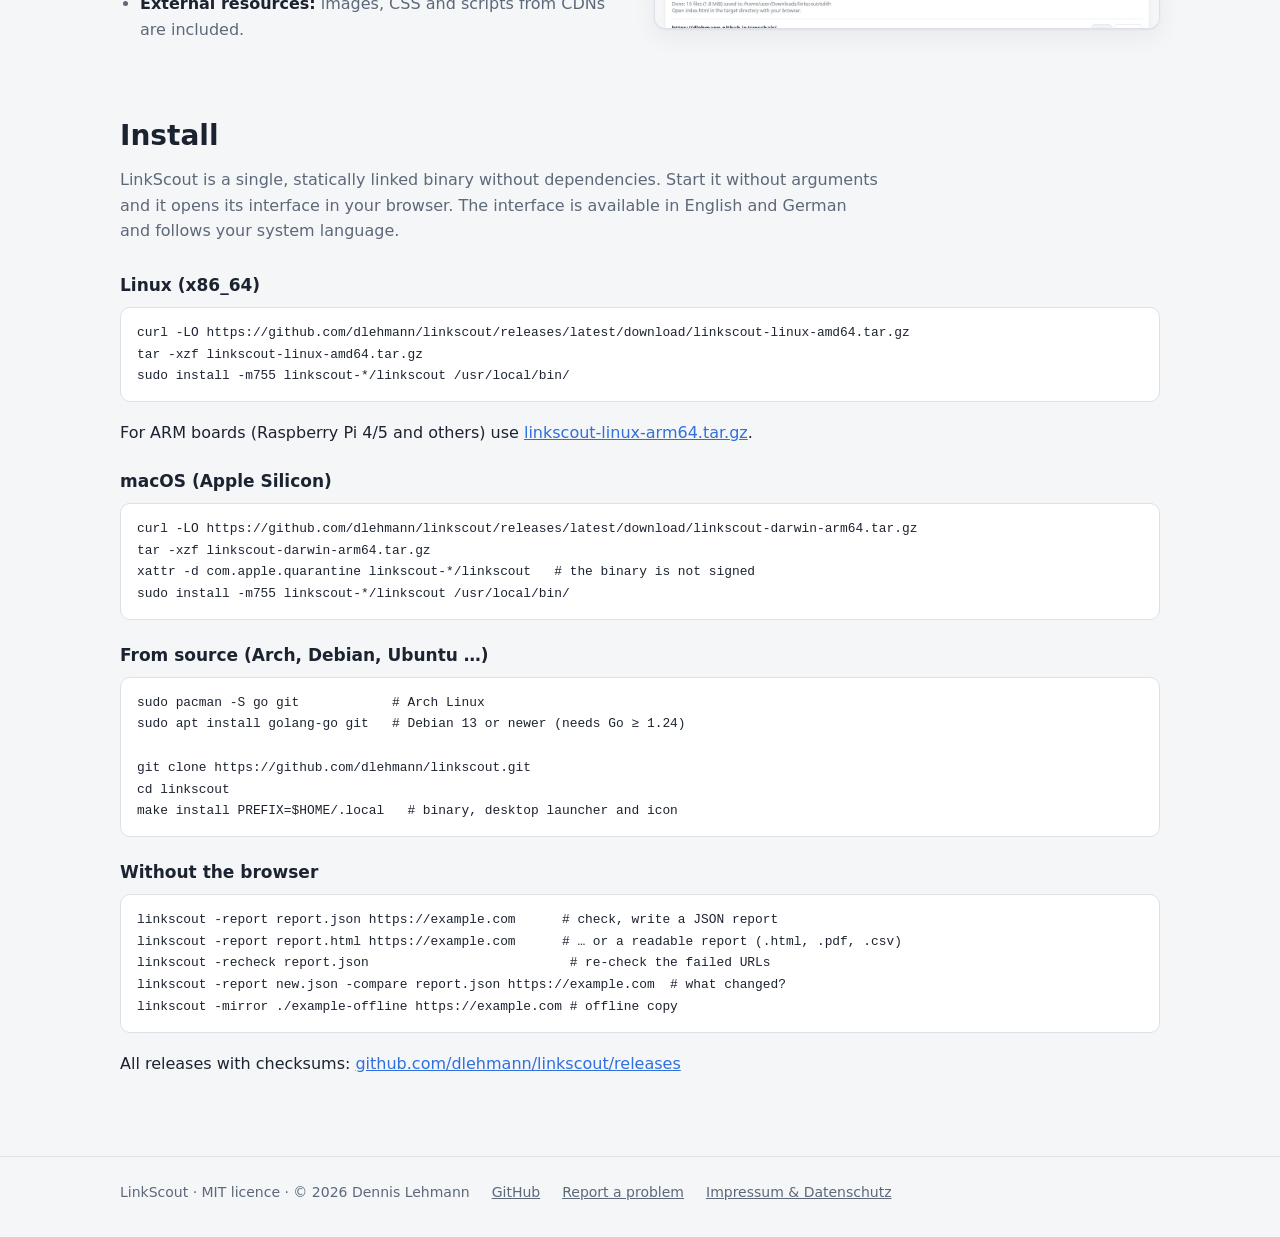
==== commit fe3bc15c: "PDF export, SEO charts in the overview, detailed issue explanations (1.2.0) Co-Authored-By: Claude O" ====
--- a/docs/index.html
+++ b/docs/index.html
@@ -106,7 +106,7 @@
     <div class="shot">
       <picture>
         <source media="(prefers-color-scheme: dark)" srcset="screenshots/overview-dark.webp">
-        <img src="screenshots/overview-light.webp" width="1280" height="1460" alt="LinkScout overview: key figures, status of all URLs, response times and clicks from the start page">
+        <img src="screenshots/overview-light.webp" width="1280" height="2017" alt="LinkScout overview: key figures, status of all URLs, response times and clicks from the start page">
       </picture>
     </div>
   </div>
@@ -122,7 +122,7 @@
         <div class="card"><h3>Sortable, filterable list</h3><p>URL, status, MIME type, title, kind, clicks, size, time and SEO issues – filter by every value, open details with redirect chain, SEO data and the pages that link to a URL.</p></div>
         <div class="card"><h3>Sitemap and robots.txt</h3><p>The URLs of your sitemap are checked too – pages that are listed there but linked nowhere show up as orphans. URLs blocked by robots.txt are marked.</p></div>
         <div class="card"><h3>Compare runs</h3><p>Compare the results with an earlier report: new and removed URLs, changed status codes, new and fixed SEO issues.</p></div>
-        <div class="card"><h3>Export and re-check</h3><p>Export as JSON, CSV or a self-contained HTML report, import a report later and re-check only the URLs that failed – or everything.</p></div>
+        <div class="card"><h3>Export and re-check</h3><p>Export as JSON, CSV, a self-contained HTML report or PDF, import a report later and re-check only the URLs that failed – or everything.</p></div>
         <div class="card"><h3>Password protected sites</h3><p>HTTP Basic authentication is supported. Credentials are only sent to the checked site and never stored in reports.</p></div>
       </div>
     </div>
@@ -143,7 +143,7 @@
     <div class="wrap split">
       <div>
         <h2>48 SEO checks</h2>
-        <p>Every internal page is analysed while it is checked – no extra requests, no account, nothing leaves your machine. The SEO tab groups the findings into errors, warnings and notices; a click shows the affected URLs.</p>
+        <p>Every internal page is analysed while it is checked – no extra requests, no account, nothing leaves your machine. The overview shows the SEO health of all pages and the length of titles and descriptions; the results list shows and filters the issues per URL, and the details explain each one with what exactly was found.</p>
         <ul>
           <li><b>Indexability:</b> <code>noindex</code>, missing or broken canonicals, robots.txt, sitemap entries with errors or <code>noindex</code>, orphan pages.</li>
           <li><b>Content:</b> missing, duplicate, too long or too short titles and meta descriptions, H1 and heading structure, duplicate content.</li>
@@ -155,7 +155,7 @@
       <div class="shot">
         <picture>
           <source media="(prefers-color-scheme: dark)" srcset="screenshots/seo-dark.webp">
-          <img src="screenshots/seo-light.webp" width="1280" height="1202" alt="SEO tab with the checks grouped into errors, warnings and notices" loading="lazy">
+          <img src="screenshots/seo-light.webp" width="1280" height="900" alt="SEO health of the pages and length of titles and meta descriptions" loading="lazy">
         </picture>
       </div>
     </div>
@@ -209,7 +209,7 @@
 
       <h3 class="step">Without the browser</h3>
       <pre><code>linkscout -report report.json https://example.com      # check, write a JSON report
-linkscout -report report.html https://example.com      # … or a readable HTML report (also .csv)
+linkscout -report report.html https://example.com      # … or a readable report (.html, .pdf, .csv)
 linkscout -recheck report.json                          # re-check the failed URLs
 linkscout -report new.json -compare report.json https://example.com  # what changed?
 linkscout -mirror ./example-offline https://example.com # offline copy</code></pre>
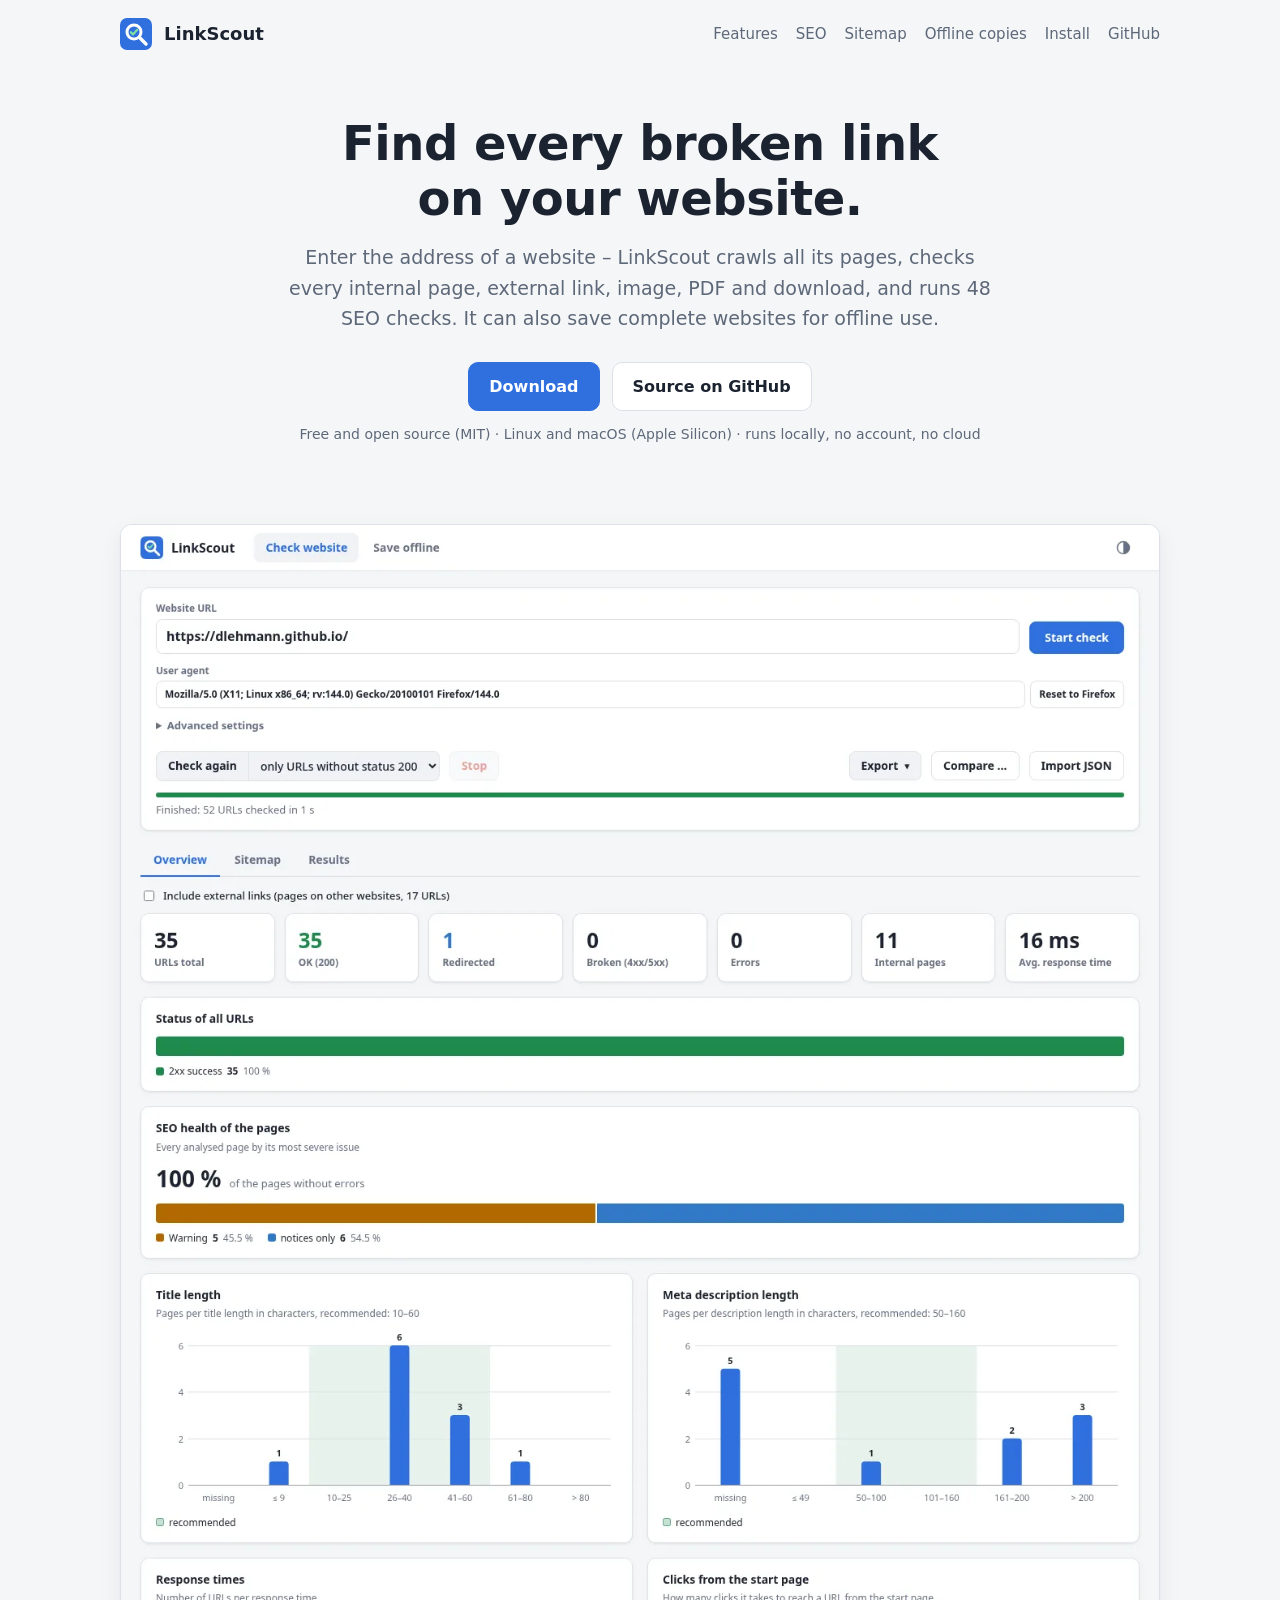
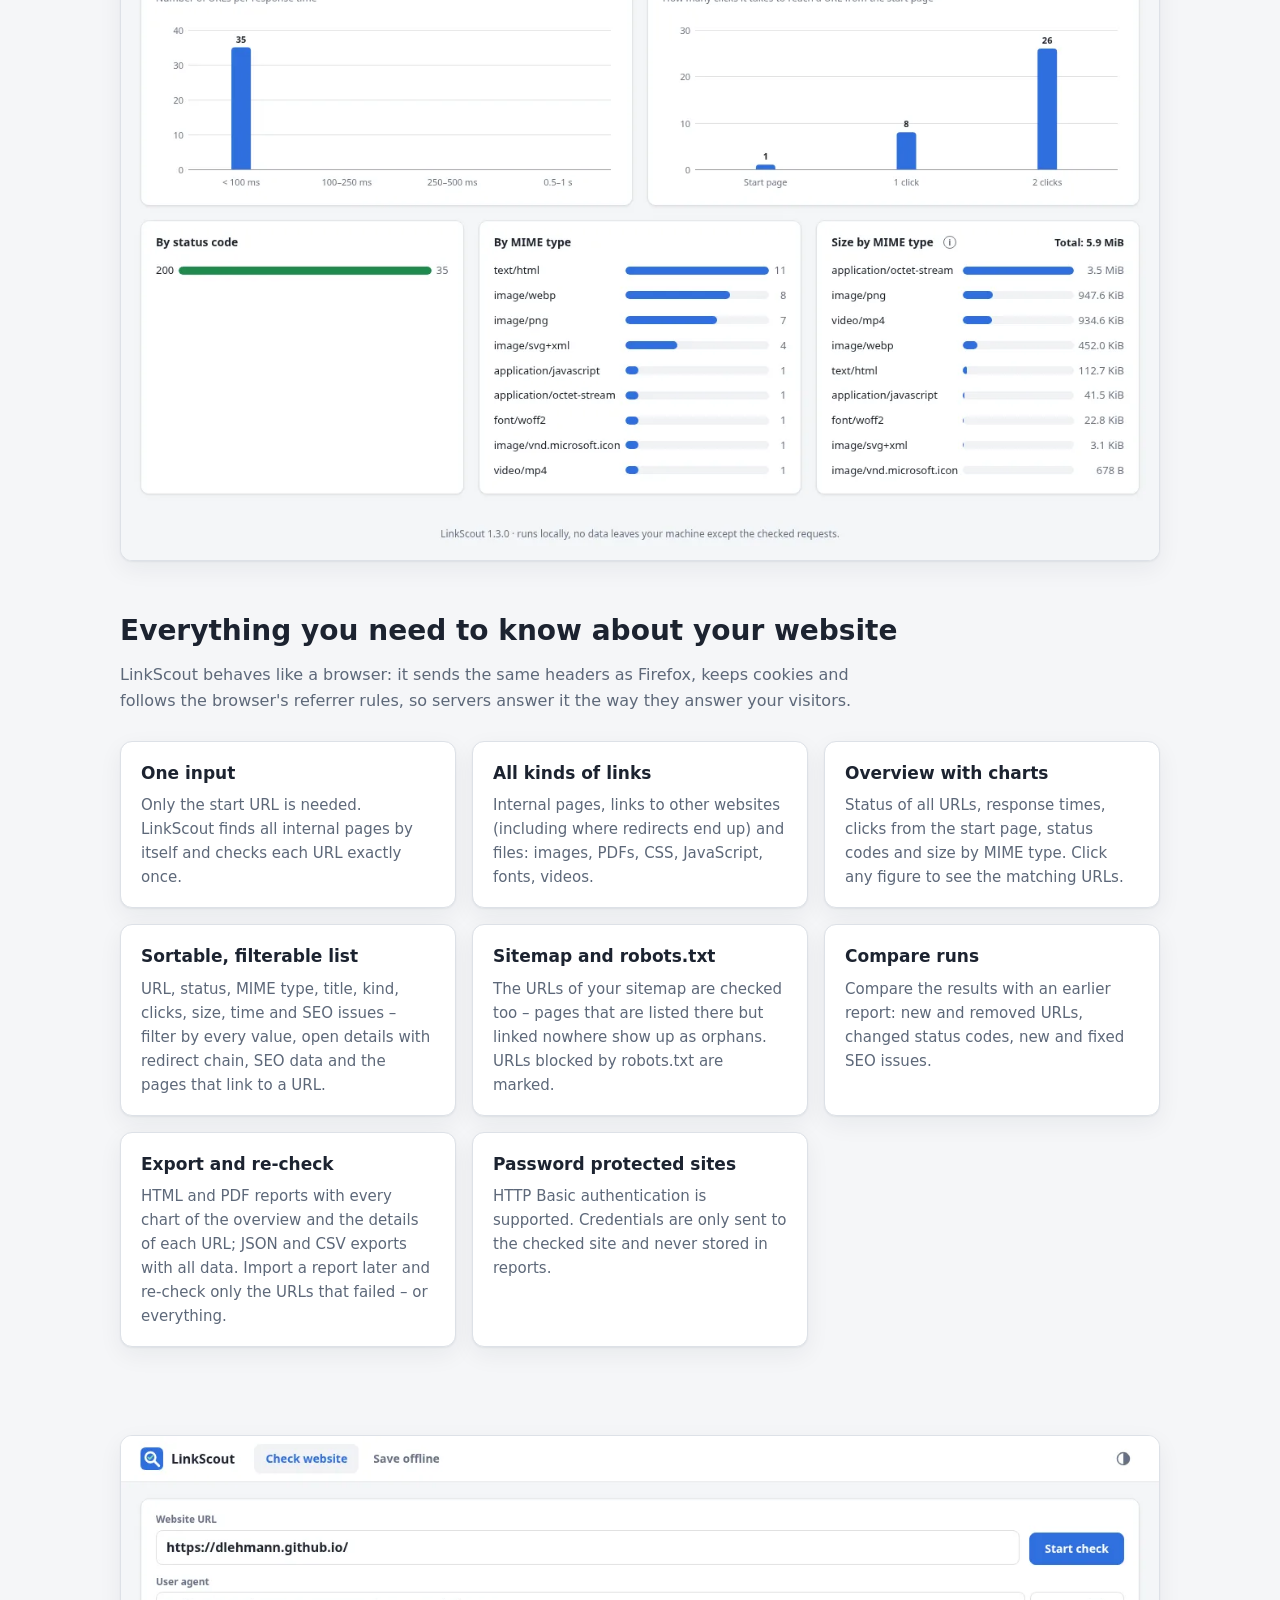
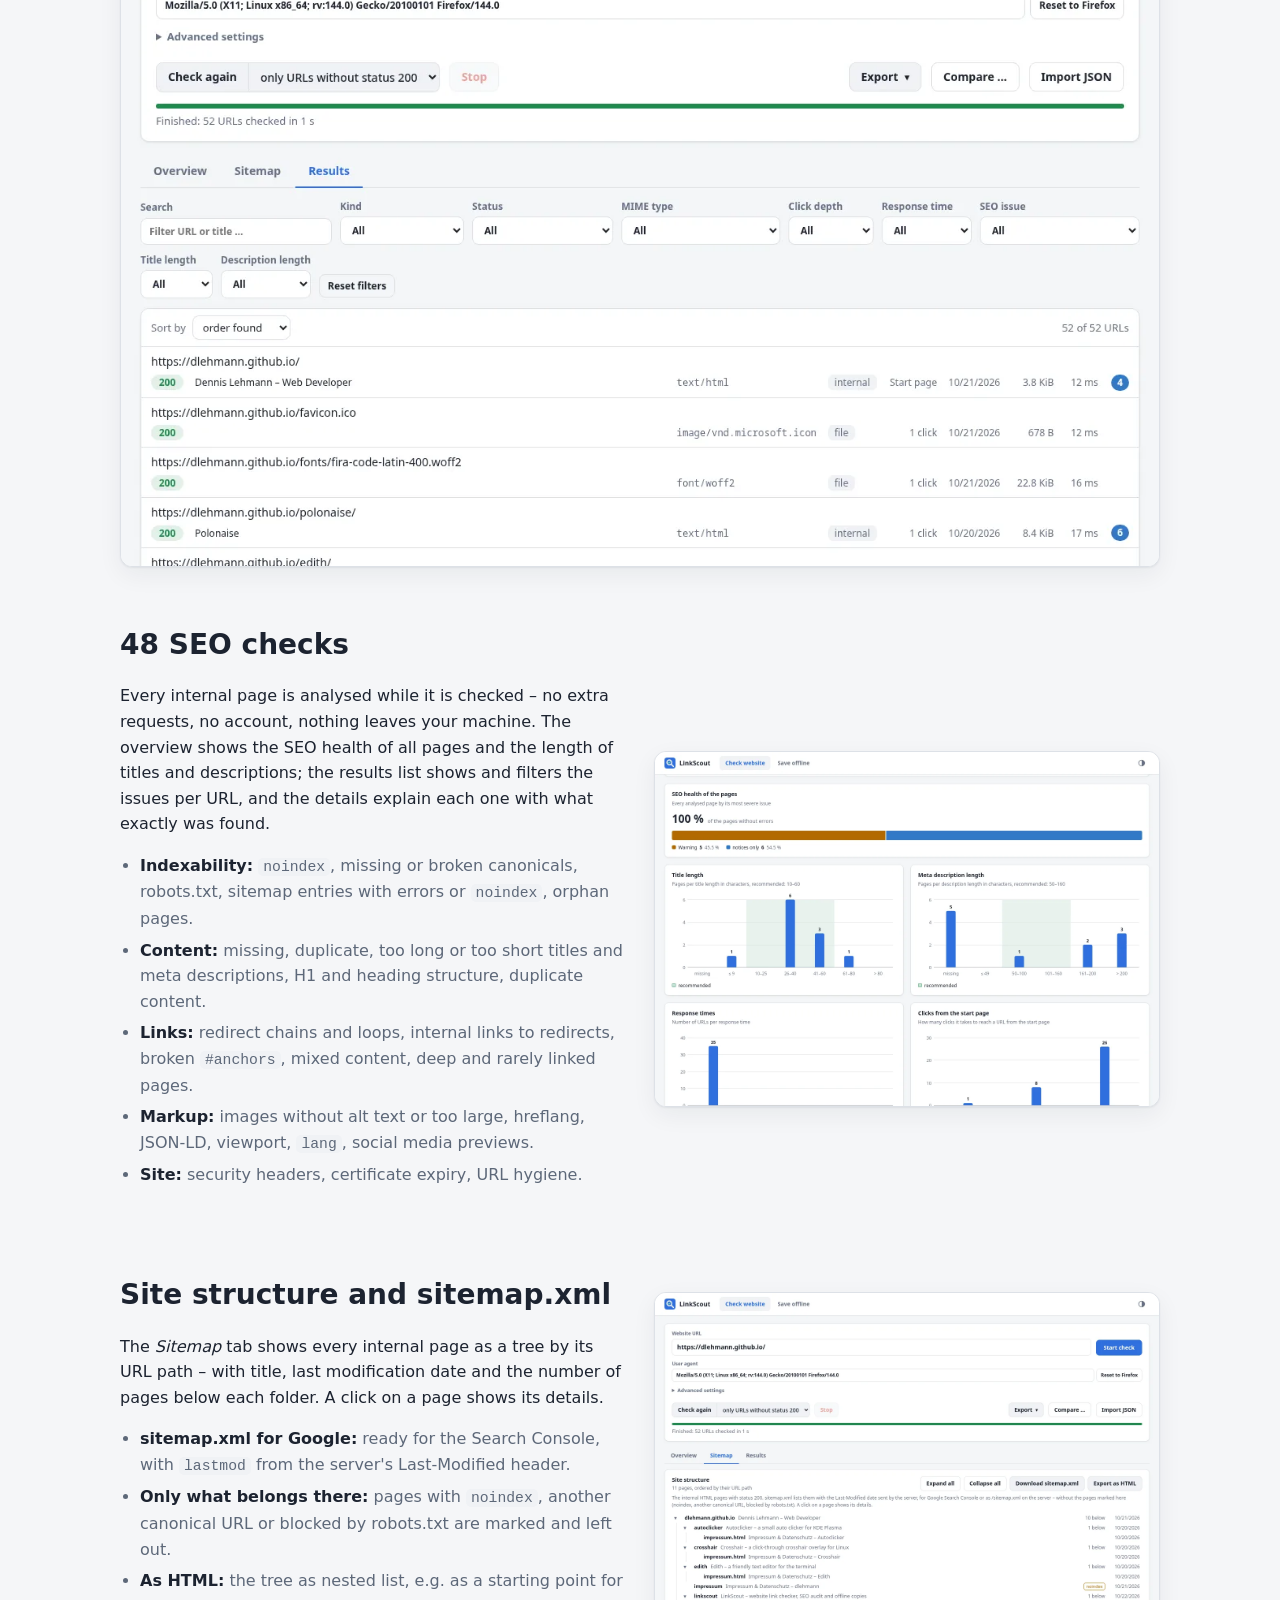
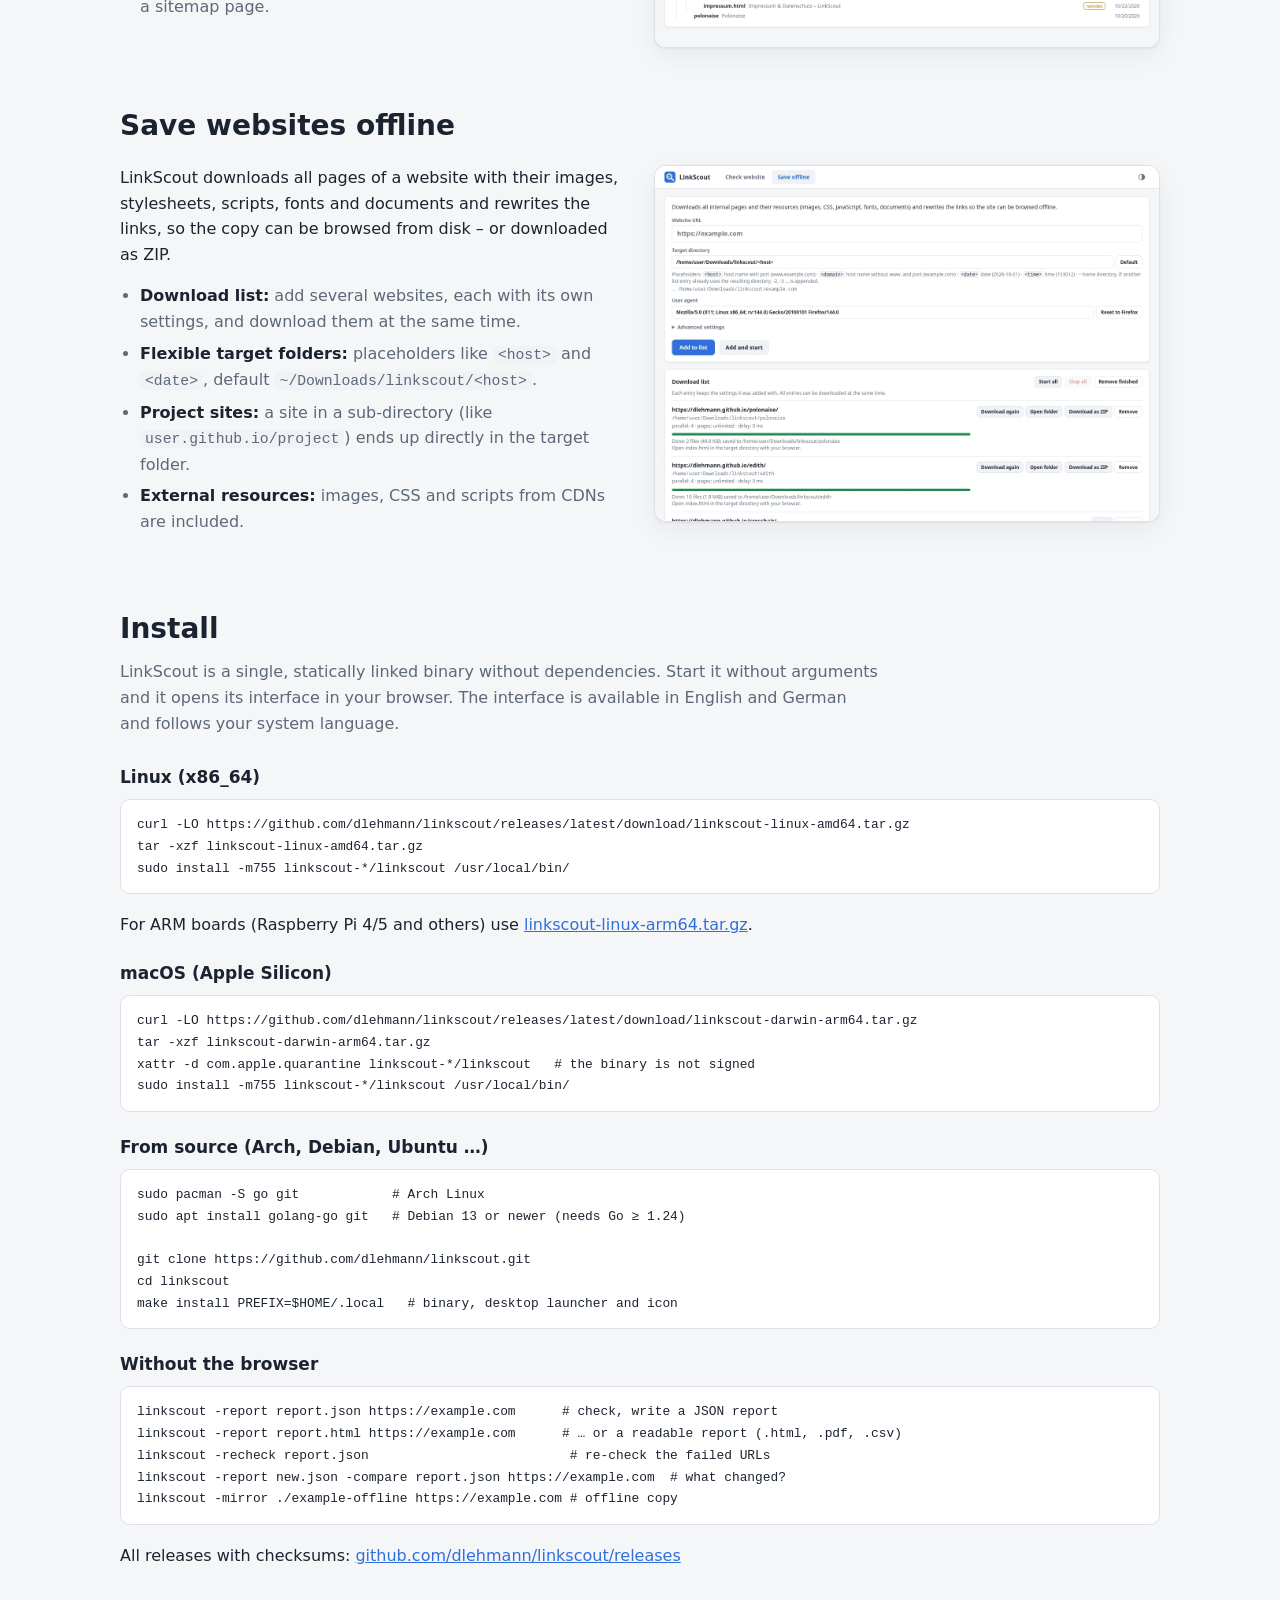
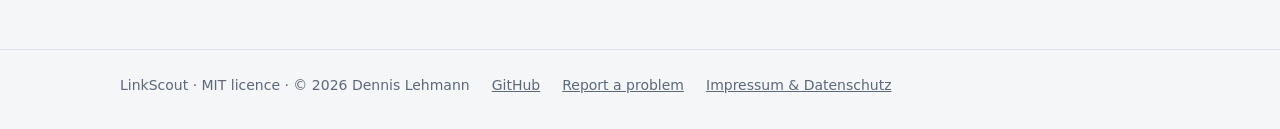
==== commit 9cc59487: "Docs, screenshots and changelog for 1.3.0, release checklist - README and website describe the sitem" ====
--- a/docs/index.html
+++ b/docs/index.html
@@ -87,6 +87,7 @@
       <nav>
         <a href="#features">Features</a>
         <a href="#seo">SEO</a>
+        <a href="#sitemap">Sitemap</a>
         <a href="#offline">Offline copies</a>
         <a href="#install">Install</a>
         <a href="https://github.com/dlehmann/linkscout">GitHub</a>
@@ -122,7 +123,7 @@
         <div class="card"><h3>Sortable, filterable list</h3><p>URL, status, MIME type, title, kind, clicks, size, time and SEO issues – filter by every value, open details with redirect chain, SEO data and the pages that link to a URL.</p></div>
         <div class="card"><h3>Sitemap and robots.txt</h3><p>The URLs of your sitemap are checked too – pages that are listed there but linked nowhere show up as orphans. URLs blocked by robots.txt are marked.</p></div>
         <div class="card"><h3>Compare runs</h3><p>Compare the results with an earlier report: new and removed URLs, changed status codes, new and fixed SEO issues.</p></div>
-        <div class="card"><h3>Export and re-check</h3><p>Export as JSON, CSV, a self-contained HTML report or PDF, import a report later and re-check only the URLs that failed – or everything.</p></div>
+        <div class="card"><h3>Export and re-check</h3><p>HTML and PDF reports with every chart of the overview and the details of each URL; JSON and CSV exports with all data. Import a report later and re-check only the URLs that failed – or everything.</p></div>
         <div class="card"><h3>Password protected sites</h3><p>HTTP Basic authentication is supported. Credentials are only sent to the checked site and never stored in reports.</p></div>
       </div>
     </div>
@@ -161,6 +162,26 @@
     </div>
   </section>
 
+  <section id="sitemap">
+    <div class="wrap split">
+      <div>
+        <h2>Site structure and sitemap.xml</h2>
+        <p>The <em>Sitemap</em> tab shows every internal page as a tree by its URL path – with title, last modification date and the number of pages below each folder. A click on a page shows its details.</p>
+        <ul>
+          <li><b>sitemap.xml for Google:</b> ready for the Search Console, with <code>lastmod</code> from the server's Last-Modified header.</li>
+          <li><b>Only what belongs there:</b> pages with <code>noindex</code>, another canonical URL or blocked by robots.txt are marked and left out.</li>
+          <li><b>As HTML:</b> the tree as nested list, e.g. as a starting point for a sitemap page.</li>
+        </ul>
+      </div>
+      <div class="shot">
+        <picture>
+          <source media="(prefers-color-scheme: dark)" srcset="screenshots/sitemap-dark.webp">
+          <img src="screenshots/sitemap-light.webp" width="1280" height="900" alt="Site structure as tree with export of sitemap.xml and HTML" loading="lazy">
+        </picture>
+      </div>
+    </div>
+  </section>
+
   <section id="offline">
     <div class="wrap split">
       <div>
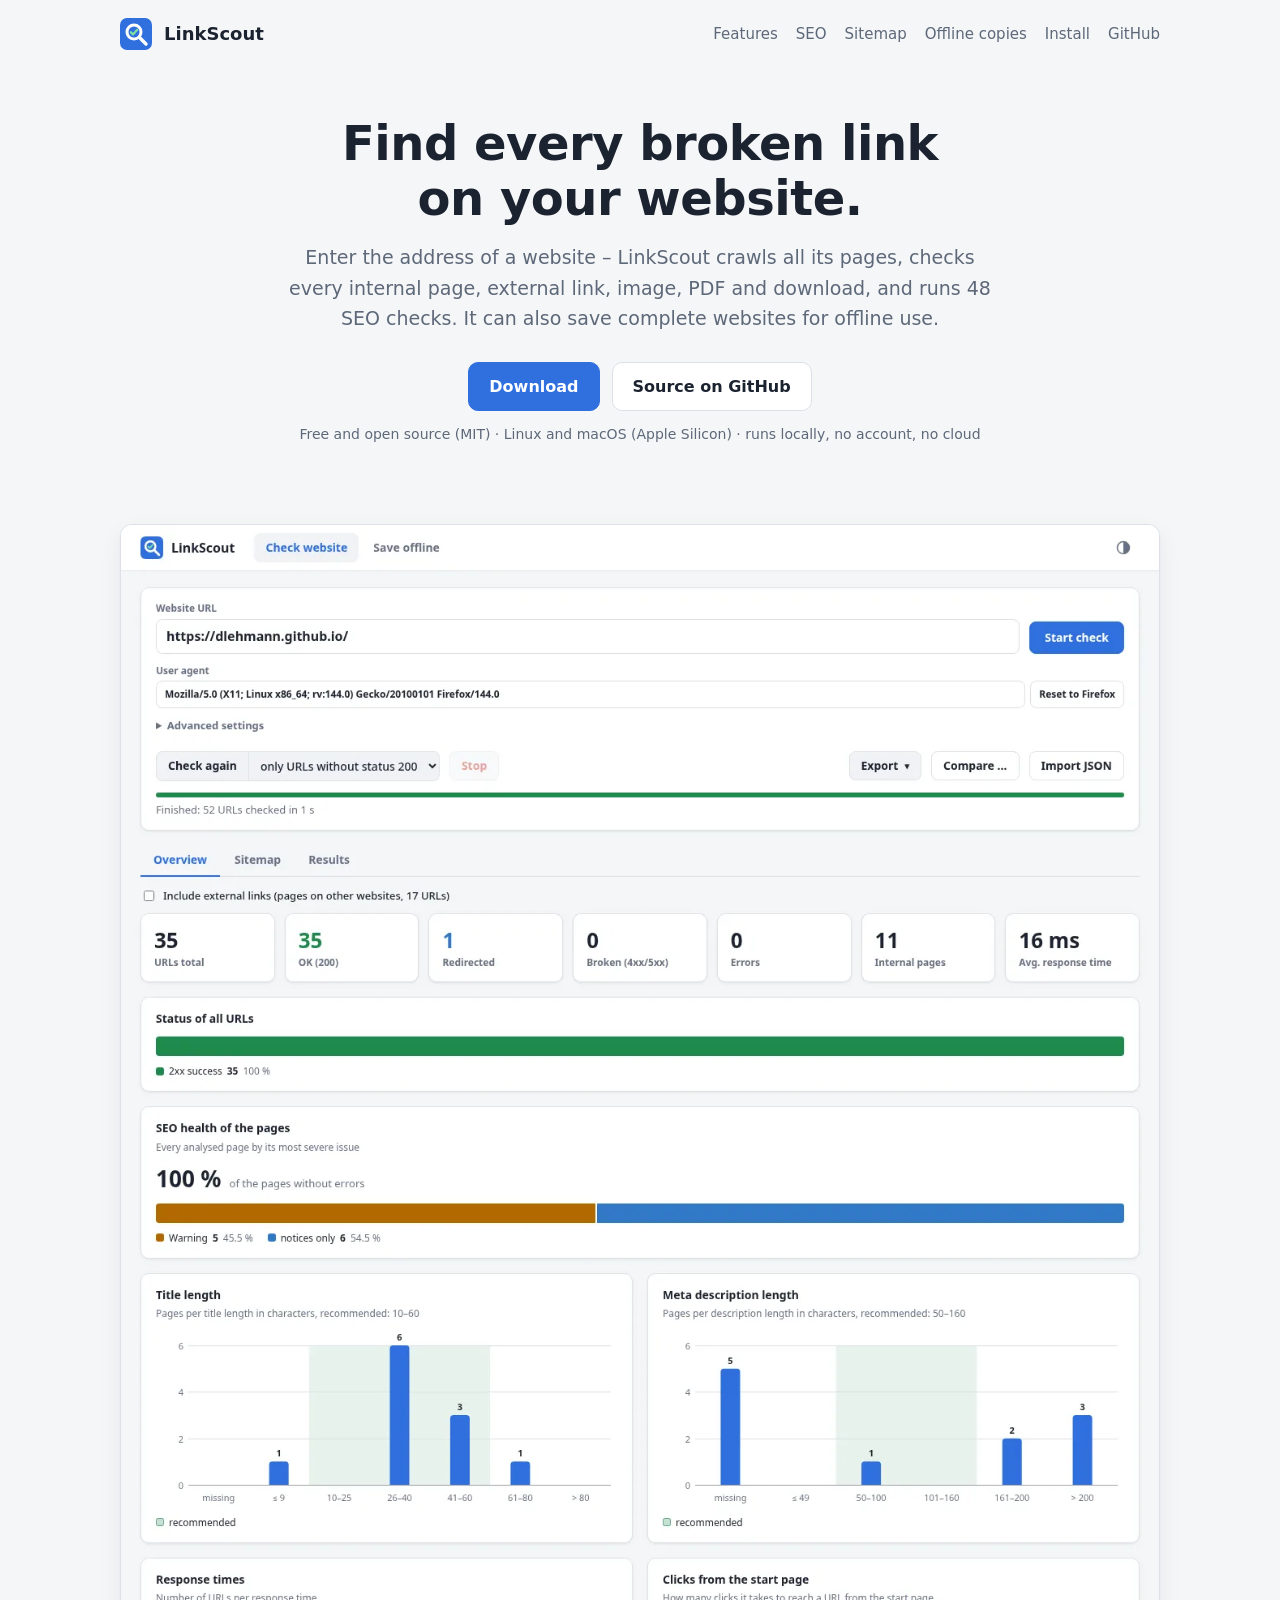
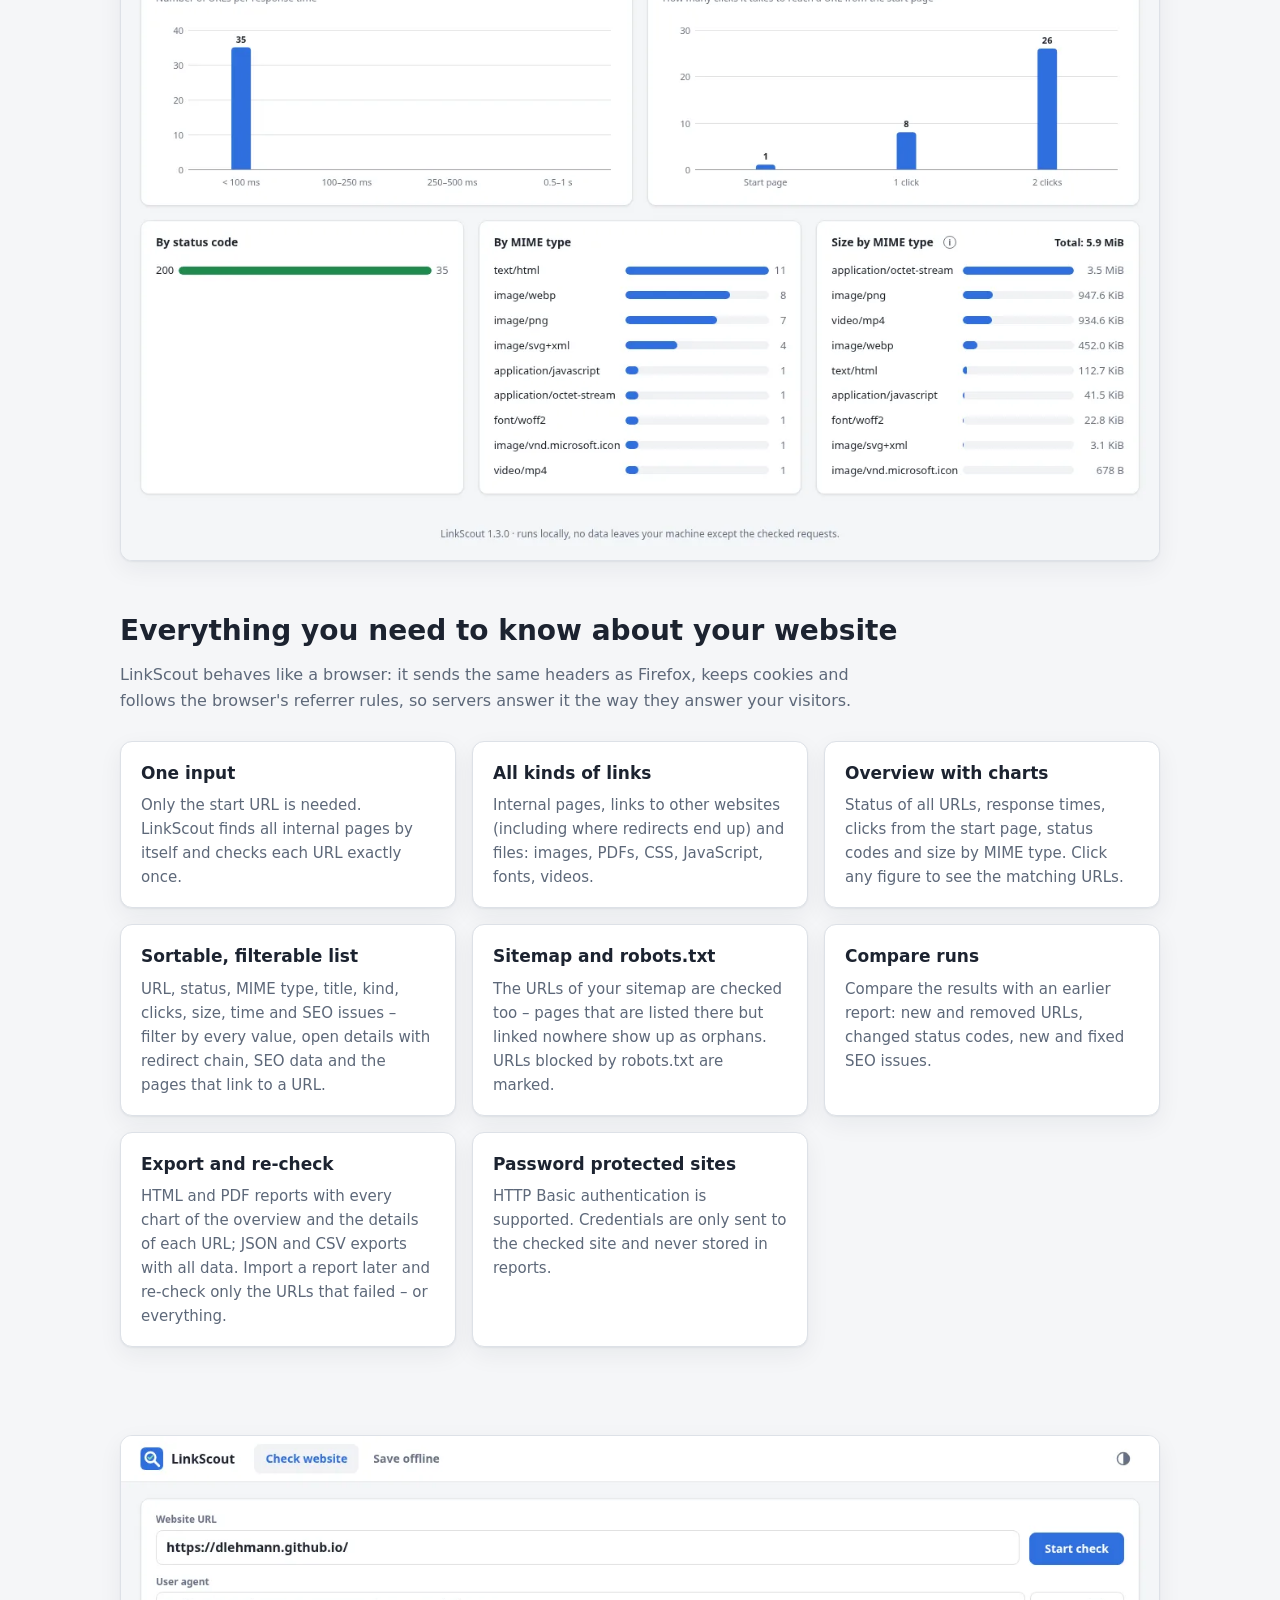
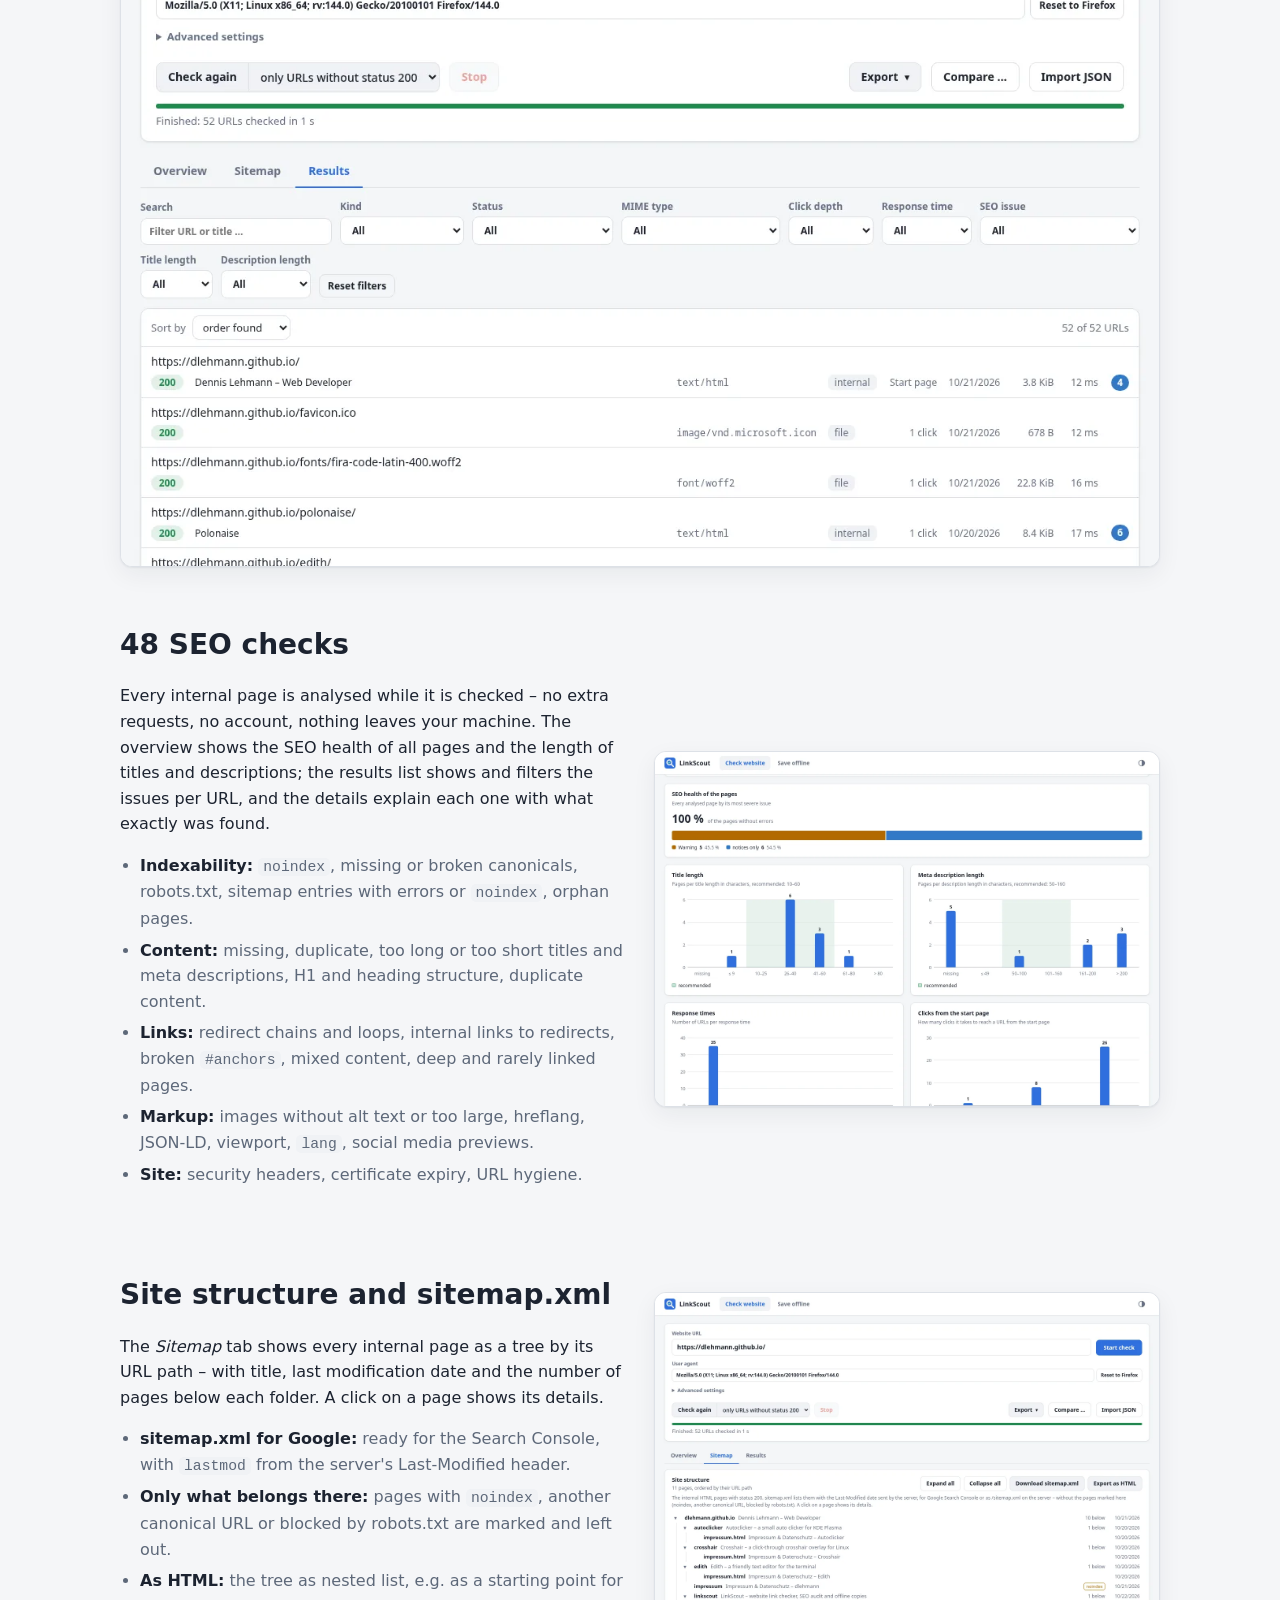
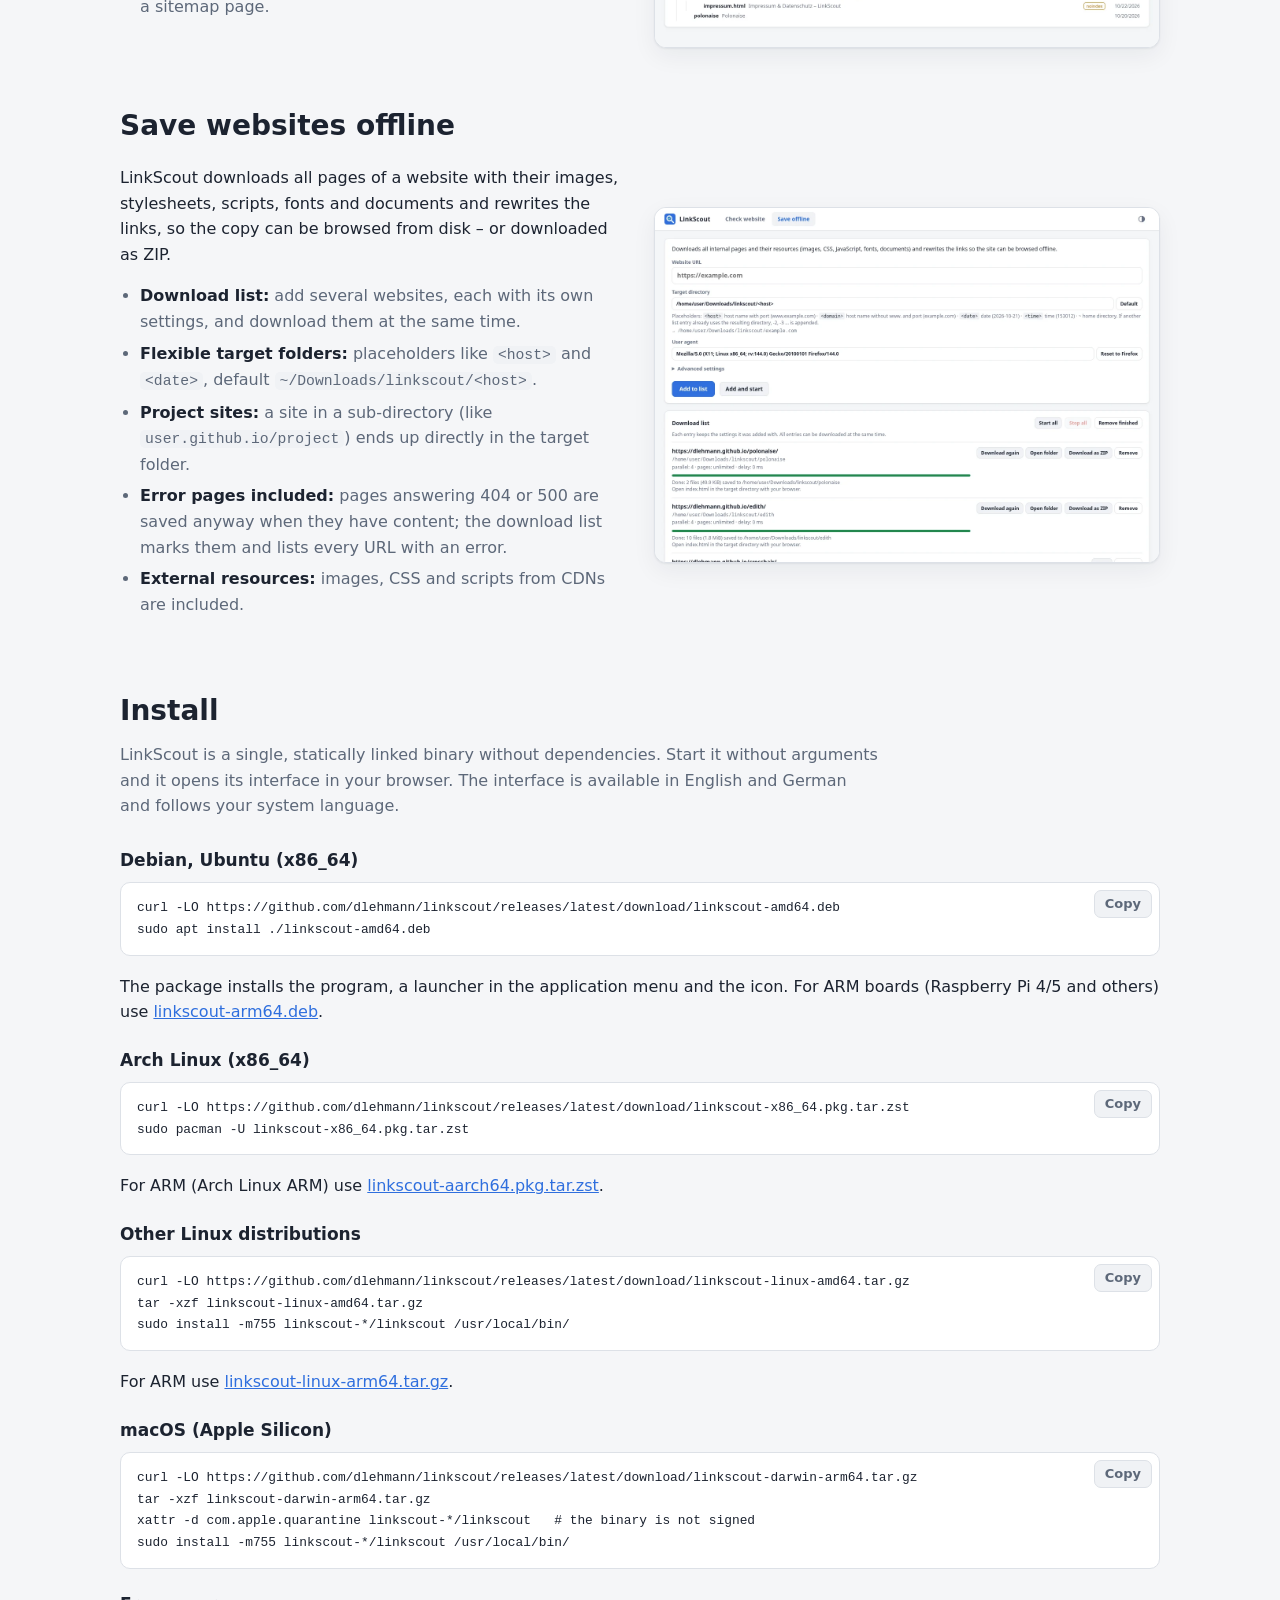
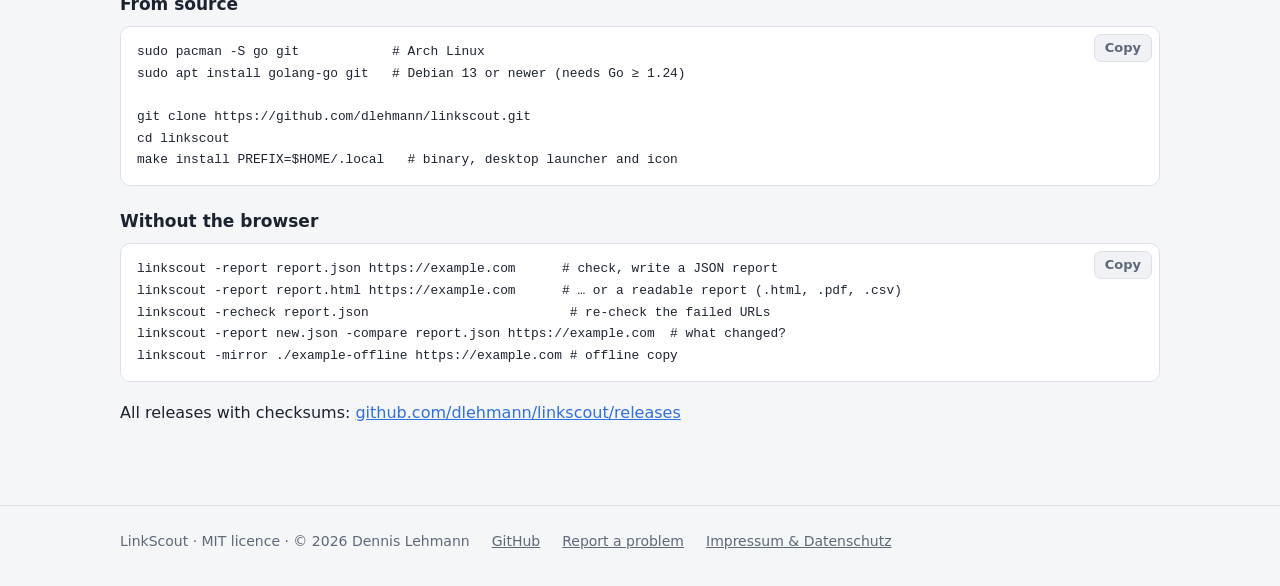
==== commit b3f14fc3: "Debian and Arch Linux packages, copy buttons on the website (1.4.0) - packages.yml builds .deb and ." ====
--- a/docs/index.html
+++ b/docs/index.html
@@ -11,8 +11,9 @@
   <meta property="og:description" content="Check every link of a website, find SEO problems and save websites for offline use. Single binary, local web UI.">
   <meta property="og:image" content="https://dlehmann.github.io/linkscout/screenshots/overview-light.webp">
   <!--
-    Project page of LinkScout. Plain HTML and CSS without scripts, fonts or
-    other resources from third-party servers (see impressum.html, privacy).
+    Project page of LinkScout. Plain HTML and CSS without fonts, scripts or
+    other resources from third-party servers (see impressum.html, privacy);
+    the only script is the inline one that adds the copy buttons.
     Light and dark theme follow the visitor's system setting.
   -->
   <style>
@@ -67,6 +68,12 @@
     code { font-family: ui-monospace, "JetBrains Mono", Menlo, Consolas, monospace; font-size: .92em; }
     p code, li code { background: var(--surface-2); padding: 1px 5px; border-radius: 5px; }
     h3.step { font-size: 17px; margin: 22px 0 4px; }
+    /* copy button, added to every code block by the script at the end */
+    .code { position: relative; }
+    .code pre { padding-right: 92px; }
+    .copy { position: absolute; top: 8px; right: 8px; padding: 4px 10px; border-radius: 7px; border: 1px solid var(--border); background: var(--surface-2); color: var(--muted); font: 600 13px/1.4 system-ui, -apple-system, "Segoe UI", Roboto, sans-serif; cursor: pointer; }
+    .copy:hover { color: var(--text); }
+    .copy.done { color: var(--ok); border-color: var(--ok); }
 
     footer { margin-top: 56px; padding: 24px 0 40px; border-top: 1px solid var(--border); color: var(--muted); font-size: 14px; }
     footer .wrap { display: flex; flex-wrap: wrap; gap: 8px 22px; }
@@ -191,6 +198,7 @@
           <li><b>Download list:</b> add several websites, each with its own settings, and download them at the same time.</li>
           <li><b>Flexible target folders:</b> placeholders like <code>&lt;host&gt;</code> and <code>&lt;date&gt;</code>, default <code>~/Downloads/linkscout/&lt;host&gt;</code>.</li>
           <li><b>Project sites:</b> a site in a sub-directory (like <code>user.github.io/project</code>) ends up directly in the target folder.</li>
+          <li><b>Error pages included:</b> pages answering 404 or 500 are saved anyway when they have content; the download list marks them and lists every URL with an error.</li>
           <li><b>External resources:</b> images, CSS and scripts from CDNs are included.</li>
         </ul>
       </div>
@@ -208,11 +216,21 @@
       <h2>Install</h2>
       <p class="sub">LinkScout is a single, statically linked binary without dependencies. Start it without arguments and it opens its interface in your browser. The interface is available in English and German and follows your system language.</p>
 
-      <h3 class="step">Linux (x86_64)</h3>
+      <h3 class="step">Debian, Ubuntu (x86_64)</h3>
+      <pre><code>curl -LO https://github.com/dlehmann/linkscout/releases/latest/download/linkscout-amd64.deb
+sudo apt install ./linkscout-amd64.deb</code></pre>
+      <p>The package installs the program, a launcher in the application menu and the icon. For ARM boards (Raspberry Pi 4/5 and others) use <a href="https://github.com/dlehmann/linkscout/releases/latest/download/linkscout-arm64.deb">linkscout-arm64.deb</a>.</p>
+
+      <h3 class="step">Arch Linux (x86_64)</h3>
+      <pre><code>curl -LO https://github.com/dlehmann/linkscout/releases/latest/download/linkscout-x86_64.pkg.tar.zst
+sudo pacman -U linkscout-x86_64.pkg.tar.zst</code></pre>
+      <p>For ARM (Arch Linux ARM) use <a href="https://github.com/dlehmann/linkscout/releases/latest/download/linkscout-aarch64.pkg.tar.zst">linkscout-aarch64.pkg.tar.zst</a>.</p>
+
+      <h3 class="step">Other Linux distributions</h3>
       <pre><code>curl -LO https://github.com/dlehmann/linkscout/releases/latest/download/linkscout-linux-amd64.tar.gz
 tar -xzf linkscout-linux-amd64.tar.gz
 sudo install -m755 linkscout-*/linkscout /usr/local/bin/</code></pre>
-      <p>For ARM boards (Raspberry Pi 4/5 and others) use <a href="https://github.com/dlehmann/linkscout/releases/latest/download/linkscout-linux-arm64.tar.gz">linkscout-linux-arm64.tar.gz</a>.</p>
+      <p>For ARM use <a href="https://github.com/dlehmann/linkscout/releases/latest/download/linkscout-linux-arm64.tar.gz">linkscout-linux-arm64.tar.gz</a>.</p>
 
       <h3 class="step">macOS (Apple Silicon)</h3>
       <pre><code>curl -LO https://github.com/dlehmann/linkscout/releases/latest/download/linkscout-darwin-arm64.tar.gz
@@ -220,7 +238,7 @@
 xattr -d com.apple.quarantine linkscout-*/linkscout   # the binary is not signed
 sudo install -m755 linkscout-*/linkscout /usr/local/bin/</code></pre>
 
-      <h3 class="step">From source (Arch, Debian, Ubuntu …)</h3>
+      <h3 class="step">From source</h3>
       <pre><code>sudo pacman -S go git            # Arch Linux
 sudo apt install golang-go git   # Debian 13 or newer (needs Go ≥ 1.24)
 
@@ -246,5 +264,50 @@
       <a href="impressum.html" lang="de">Impressum &amp; Datenschutz</a>
     </div>
   </footer>
+  <script>
+    // A "Copy" button for every code block. Without JavaScript or clipboard
+    // access the blocks simply stay as they are.
+    // Older or restricted browsers without the Clipboard API.
+    function copyFallback(text) {
+      const ta = document.createElement("textarea");
+      ta.value = text;
+      ta.setAttribute("readonly", "");
+      ta.style.cssText = "position:fixed;top:0;left:0;opacity:0";
+      document.body.append(ta);
+      ta.select();
+      let ok = false;
+      try { ok = document.execCommand("copy"); } catch { /* not supported */ }
+      ta.remove();
+      return ok;
+    }
+    for (const pre of document.querySelectorAll("pre")) {
+      const box = document.createElement("div");
+      box.className = "code";
+      pre.replaceWith(box);
+      box.append(pre);
+      const btn = document.createElement("button");
+      btn.type = "button";
+      btn.className = "copy";
+      btn.textContent = "Copy";
+      btn.setAttribute("aria-label", "Copy the commands to the clipboard");
+      btn.addEventListener("click", async () => {
+        const text = pre.innerText.trim() + "\n";
+        let ok = false;
+        try {
+          await navigator.clipboard.writeText(text);
+          ok = true;
+        } catch {
+          ok = copyFallback(text);
+        }
+        if (!ok) { // leave it to the visitor: select the commands
+          getSelection().selectAllChildren(pre);
+        }
+        btn.textContent = ok ? "Copied" : "Press Ctrl+C";
+        btn.classList.toggle("done", ok);
+        setTimeout(() => { btn.textContent = "Copy"; btn.classList.remove("done"); }, 2000);
+      });
+      box.append(btn);
+    }
+  </script>
 </body>
 </html>
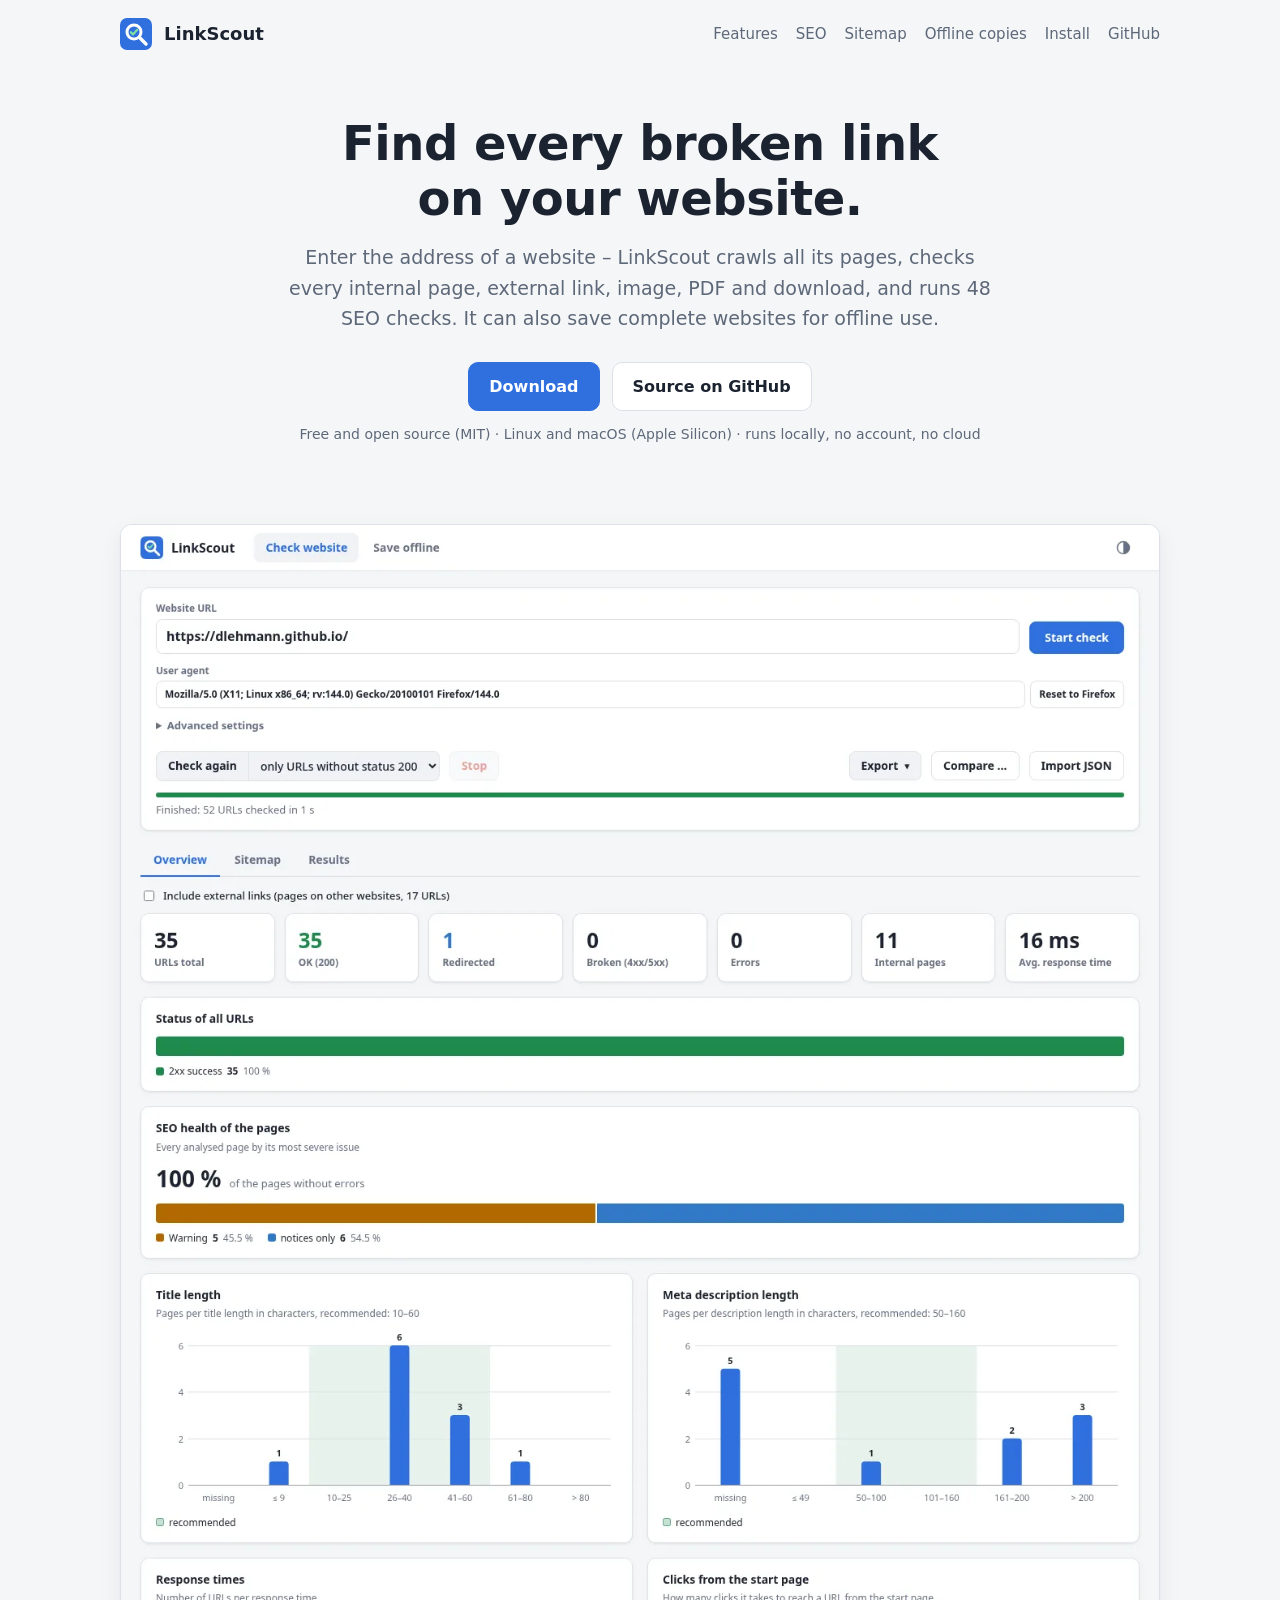
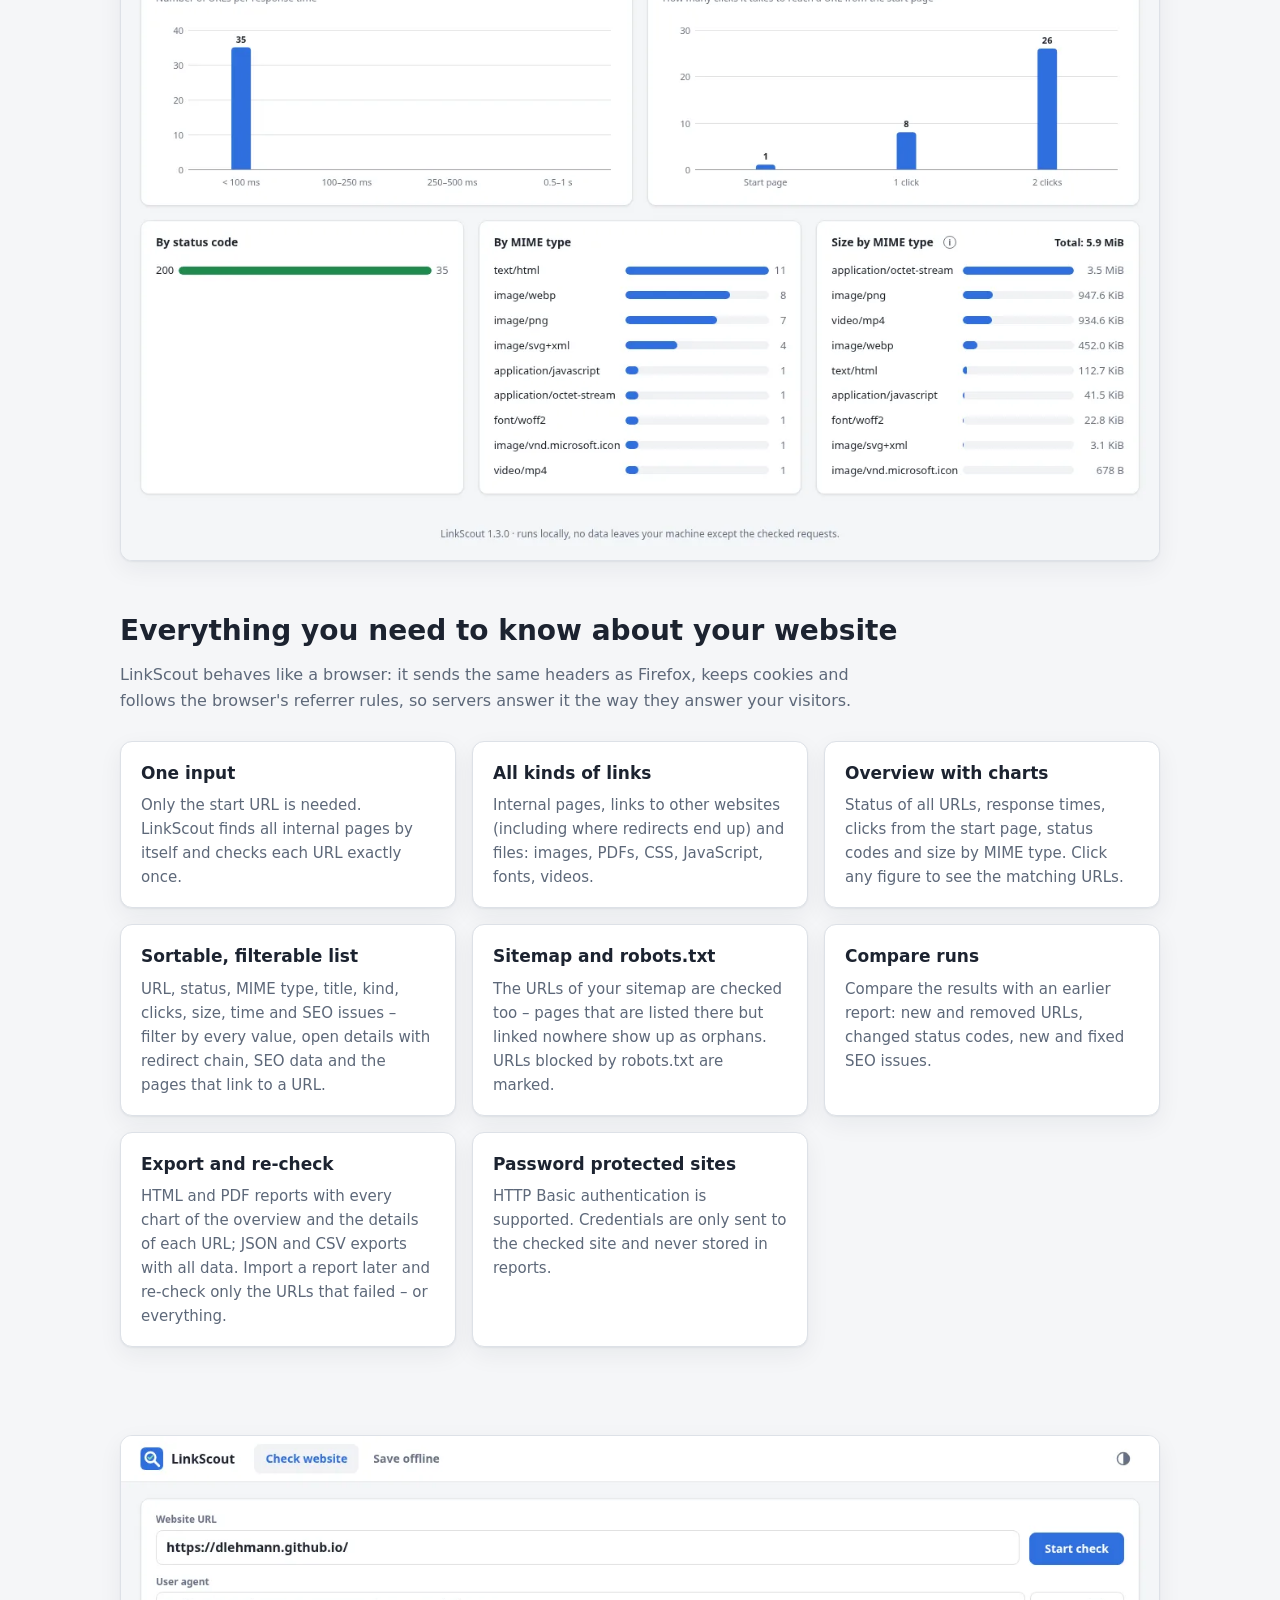
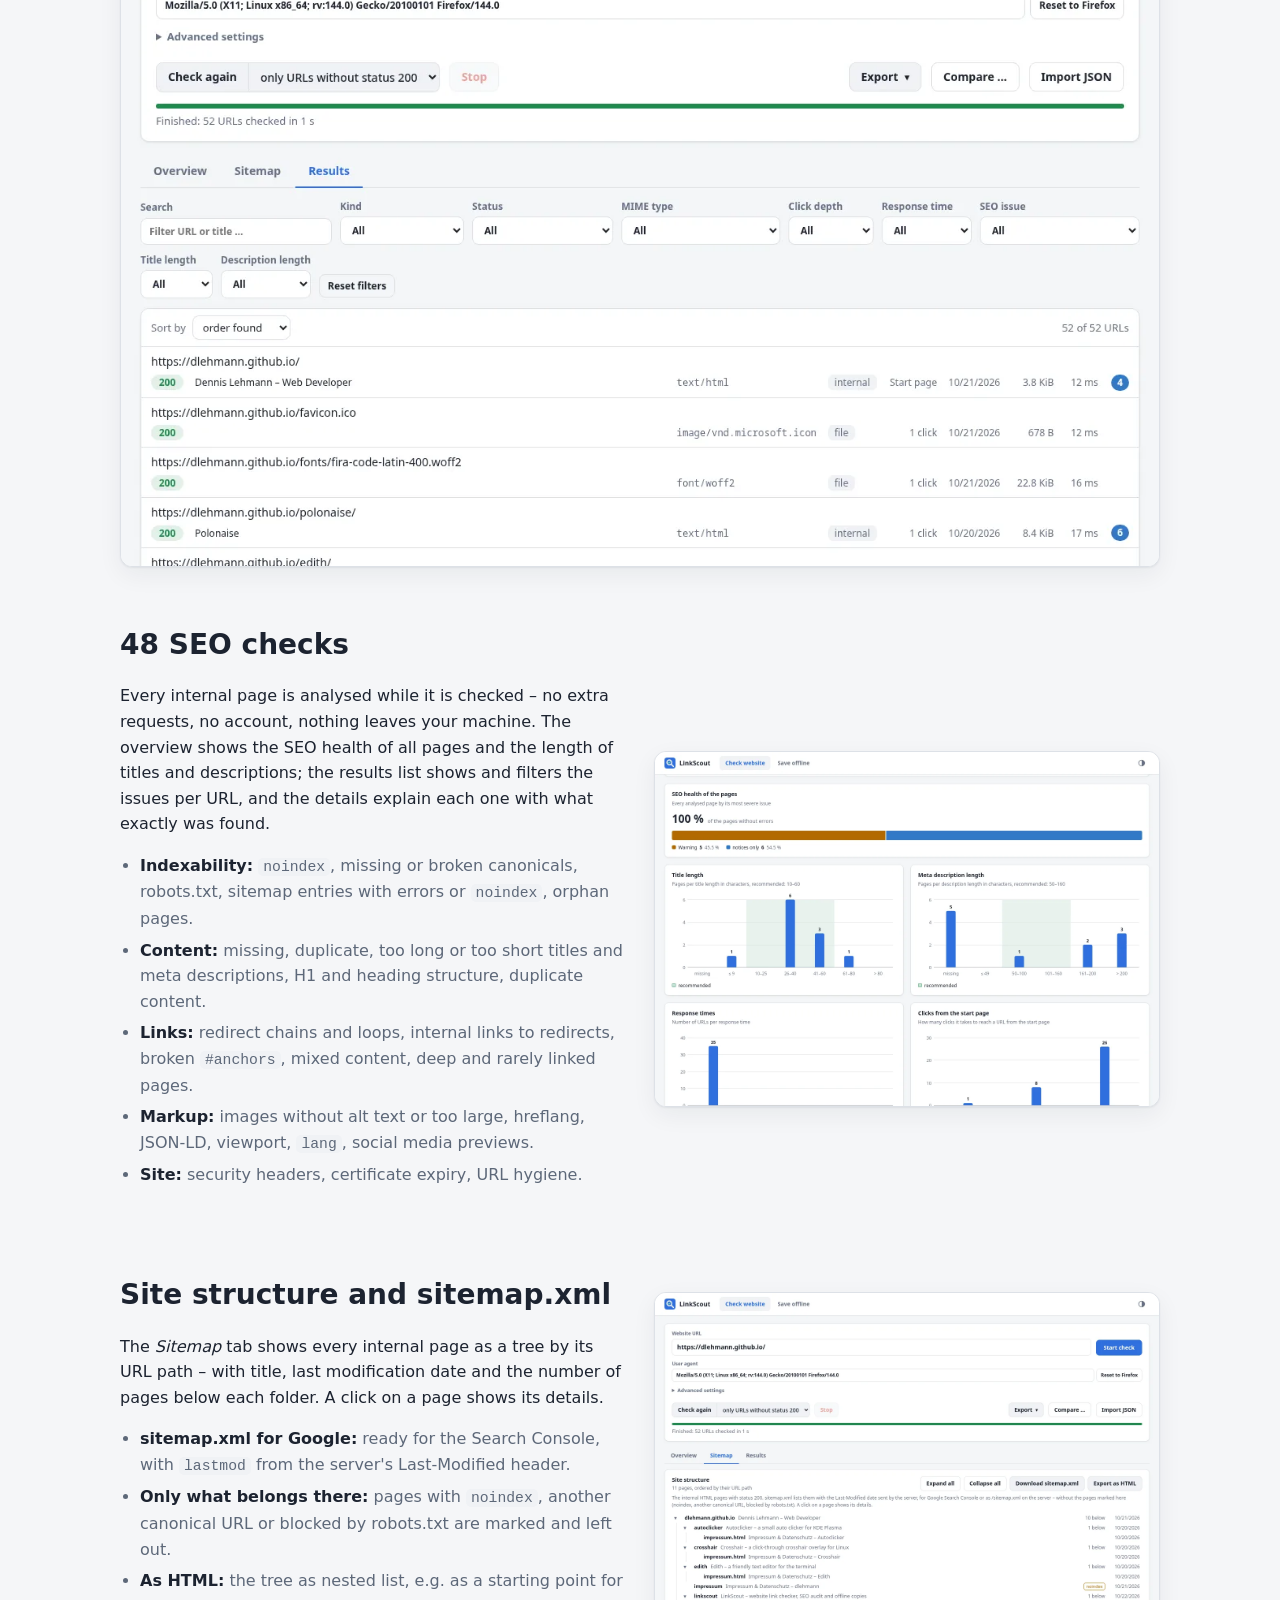
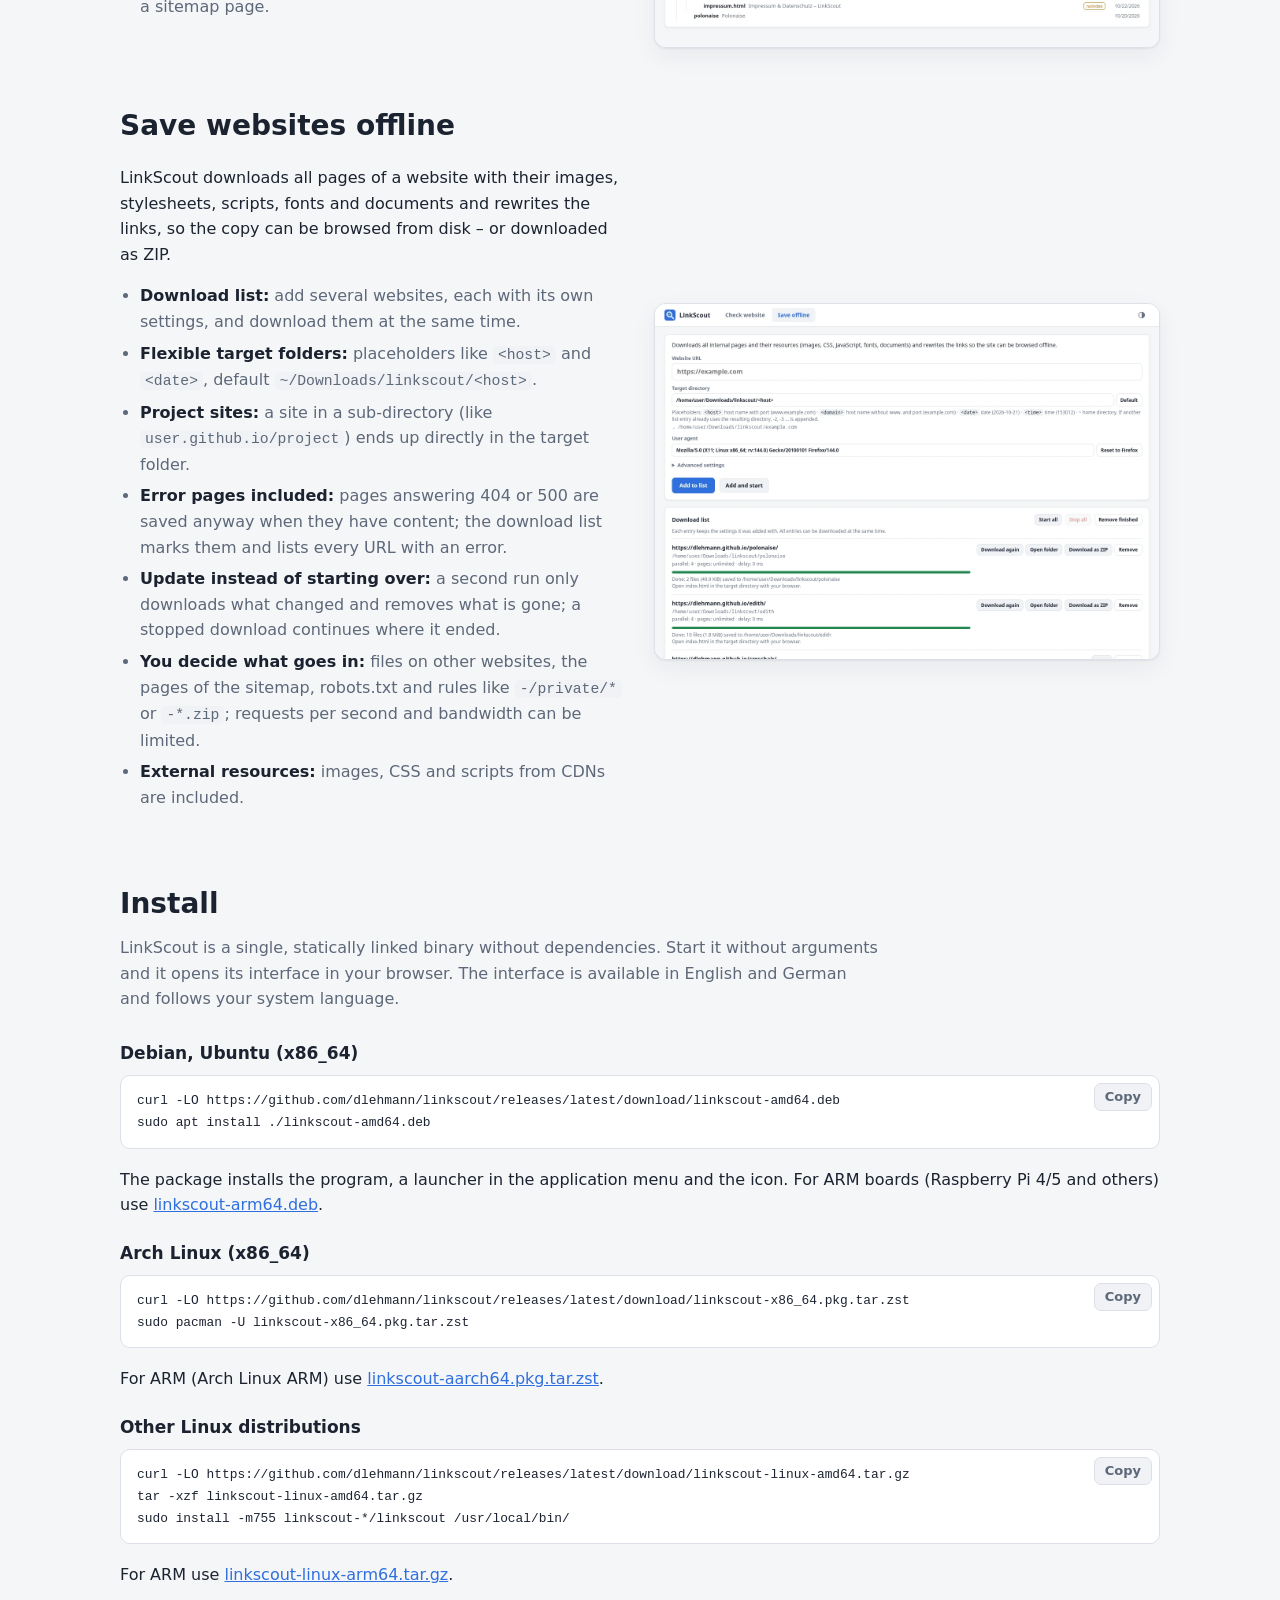
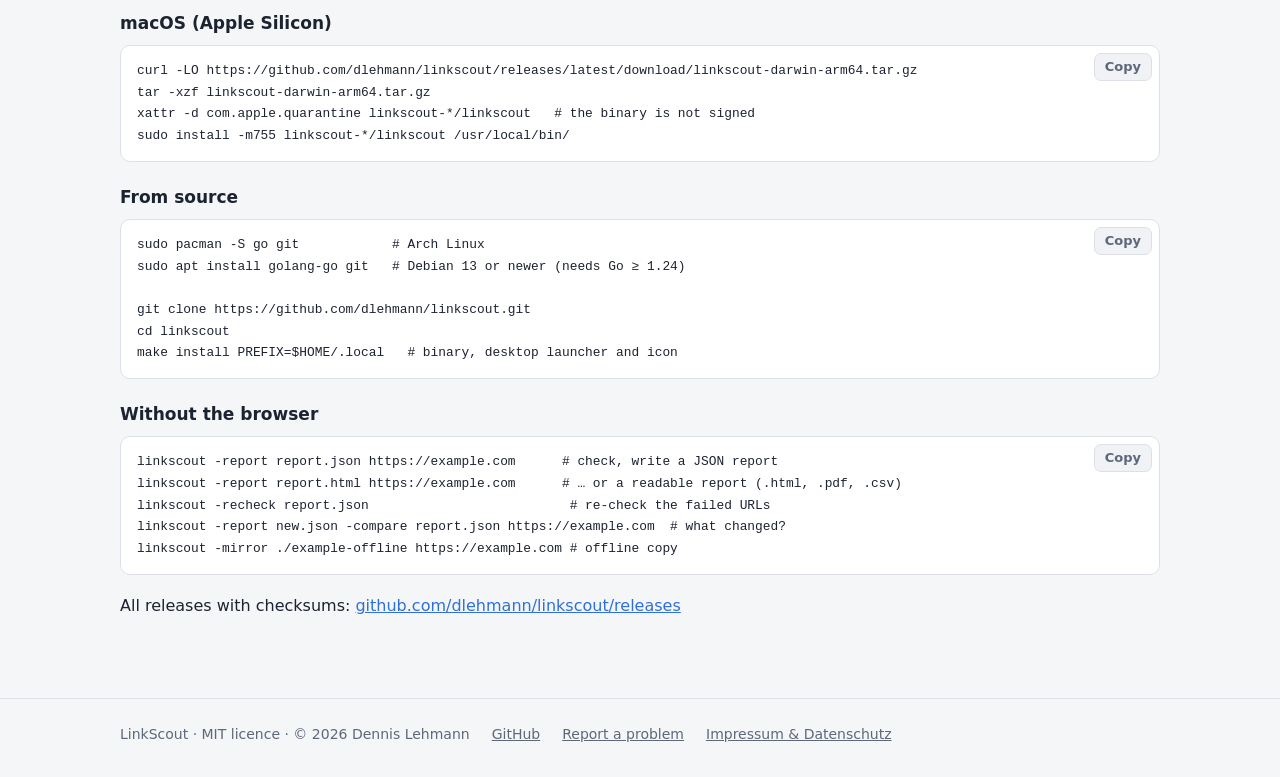
==== commit 3cc75669: "Offline copy: update and continue, rules, rate and bandwidth limits - a second run into an existing " ====
--- a/docs/index.html
+++ b/docs/index.html
@@ -199,6 +199,8 @@
           <li><b>Flexible target folders:</b> placeholders like <code>&lt;host&gt;</code> and <code>&lt;date&gt;</code>, default <code>~/Downloads/linkscout/&lt;host&gt;</code>.</li>
           <li><b>Project sites:</b> a site in a sub-directory (like <code>user.github.io/project</code>) ends up directly in the target folder.</li>
           <li><b>Error pages included:</b> pages answering 404 or 500 are saved anyway when they have content; the download list marks them and lists every URL with an error.</li>
+          <li><b>Update instead of starting over:</b> a second run only downloads what changed and removes what is gone; a stopped download continues where it ended.</li>
+          <li><b>You decide what goes in:</b> files on other websites, the pages of the sitemap, robots.txt and rules like <code>-/private/*</code> or <code>-*.zip</code>; requests per second and bandwidth can be limited.</li>
           <li><b>External resources:</b> images, CSS and scripts from CDNs are included.</li>
         </ul>
       </div>
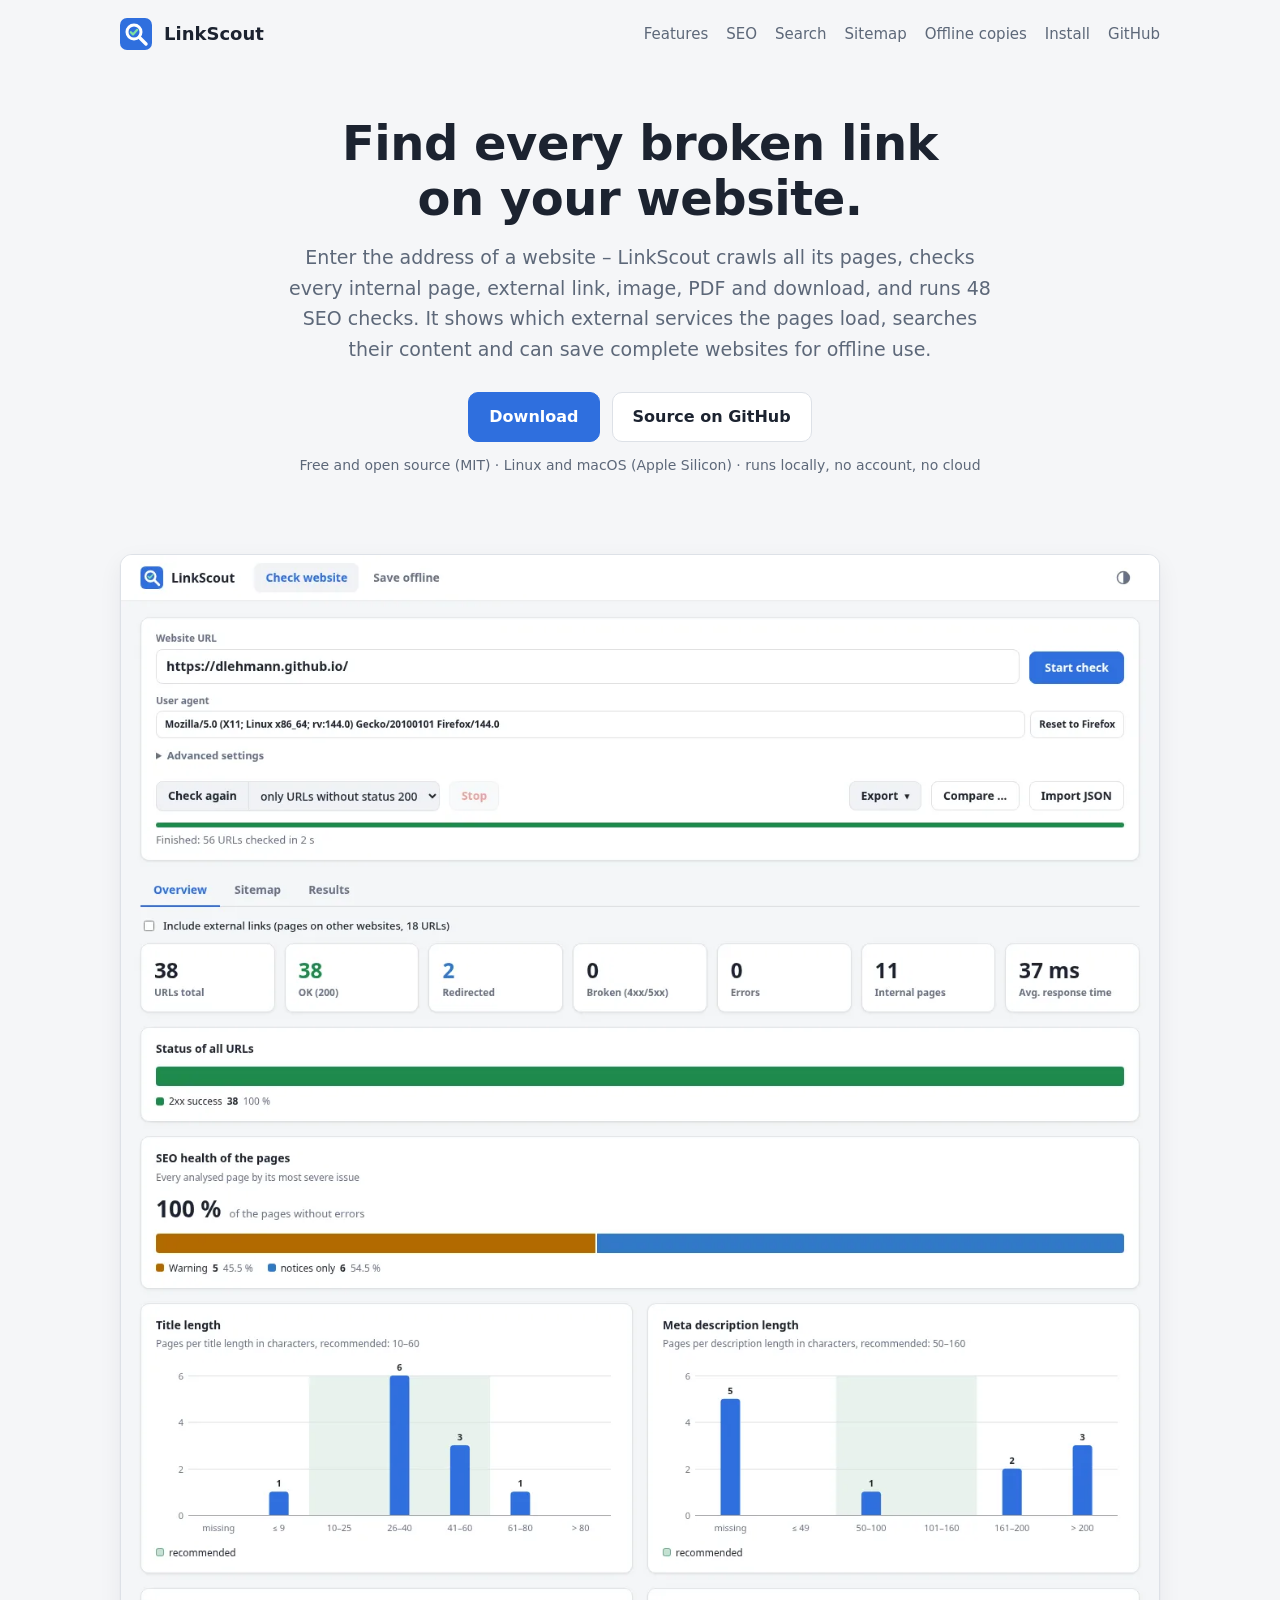
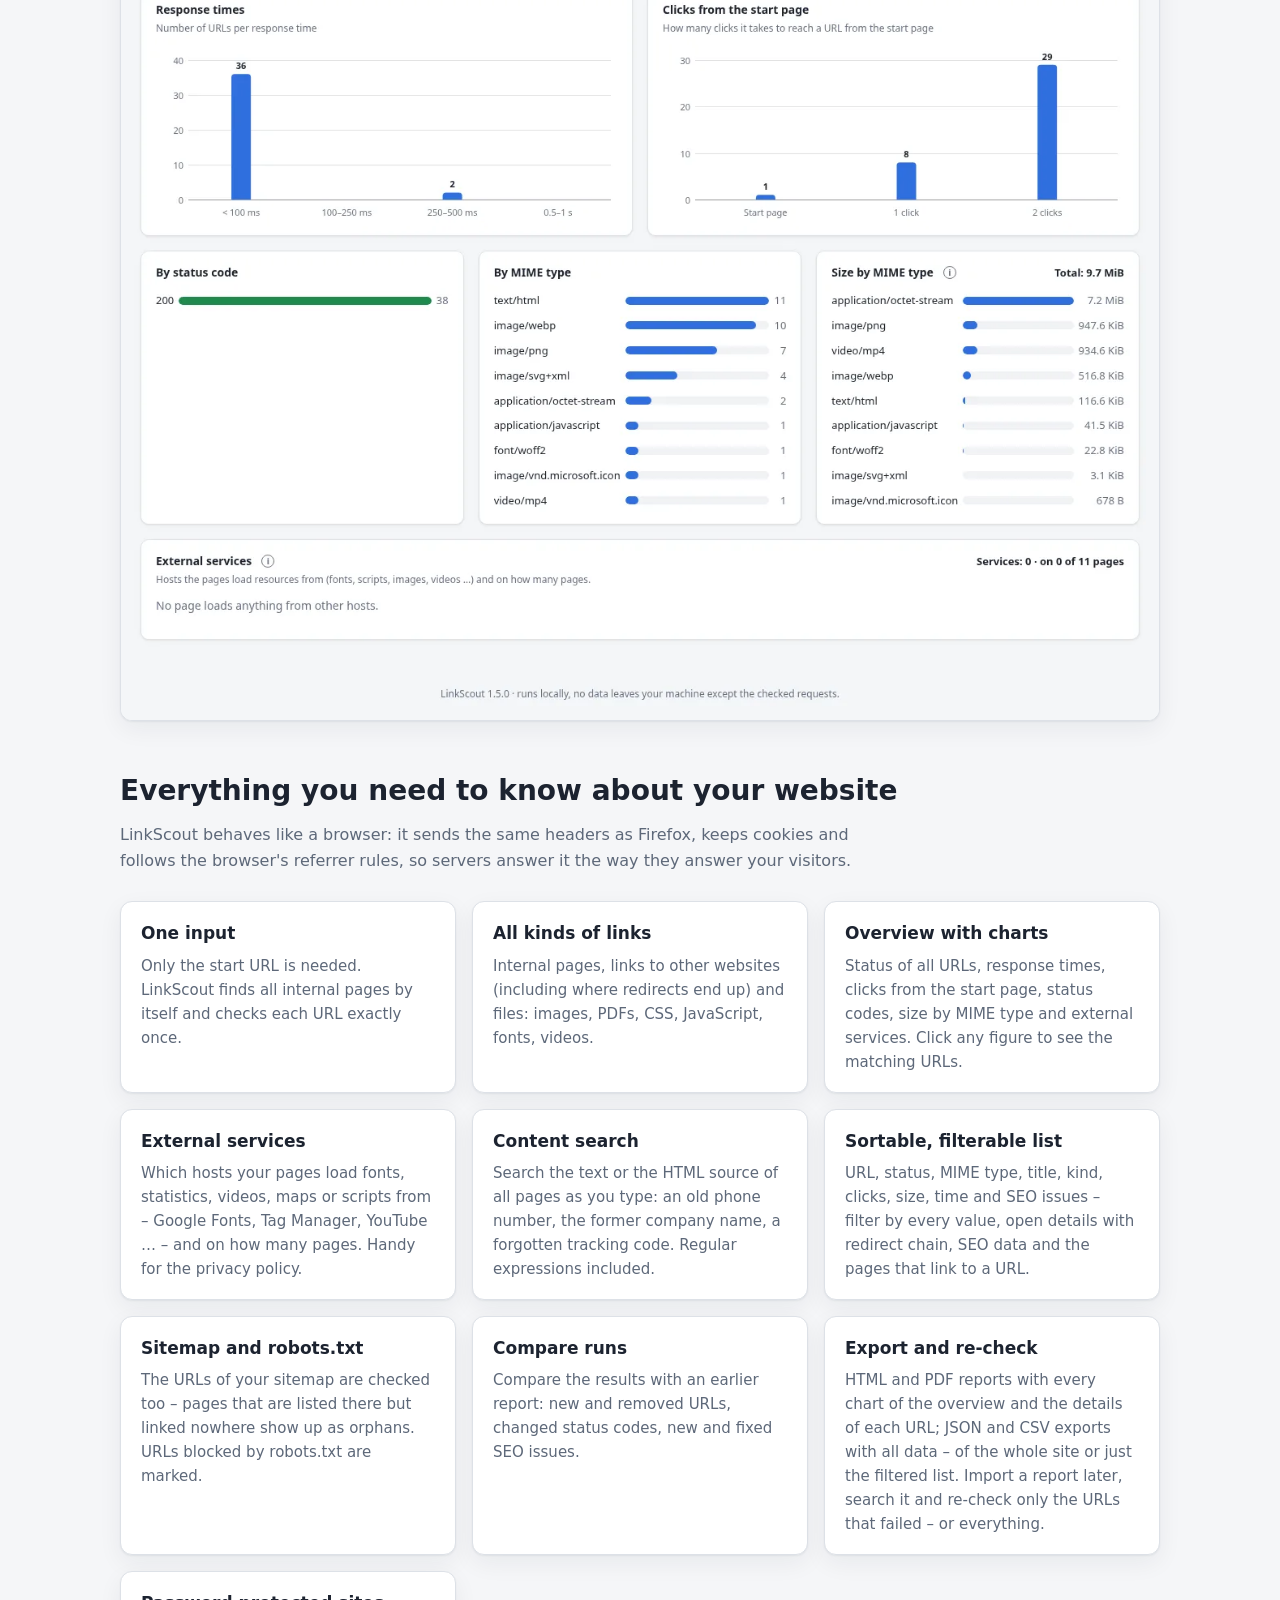
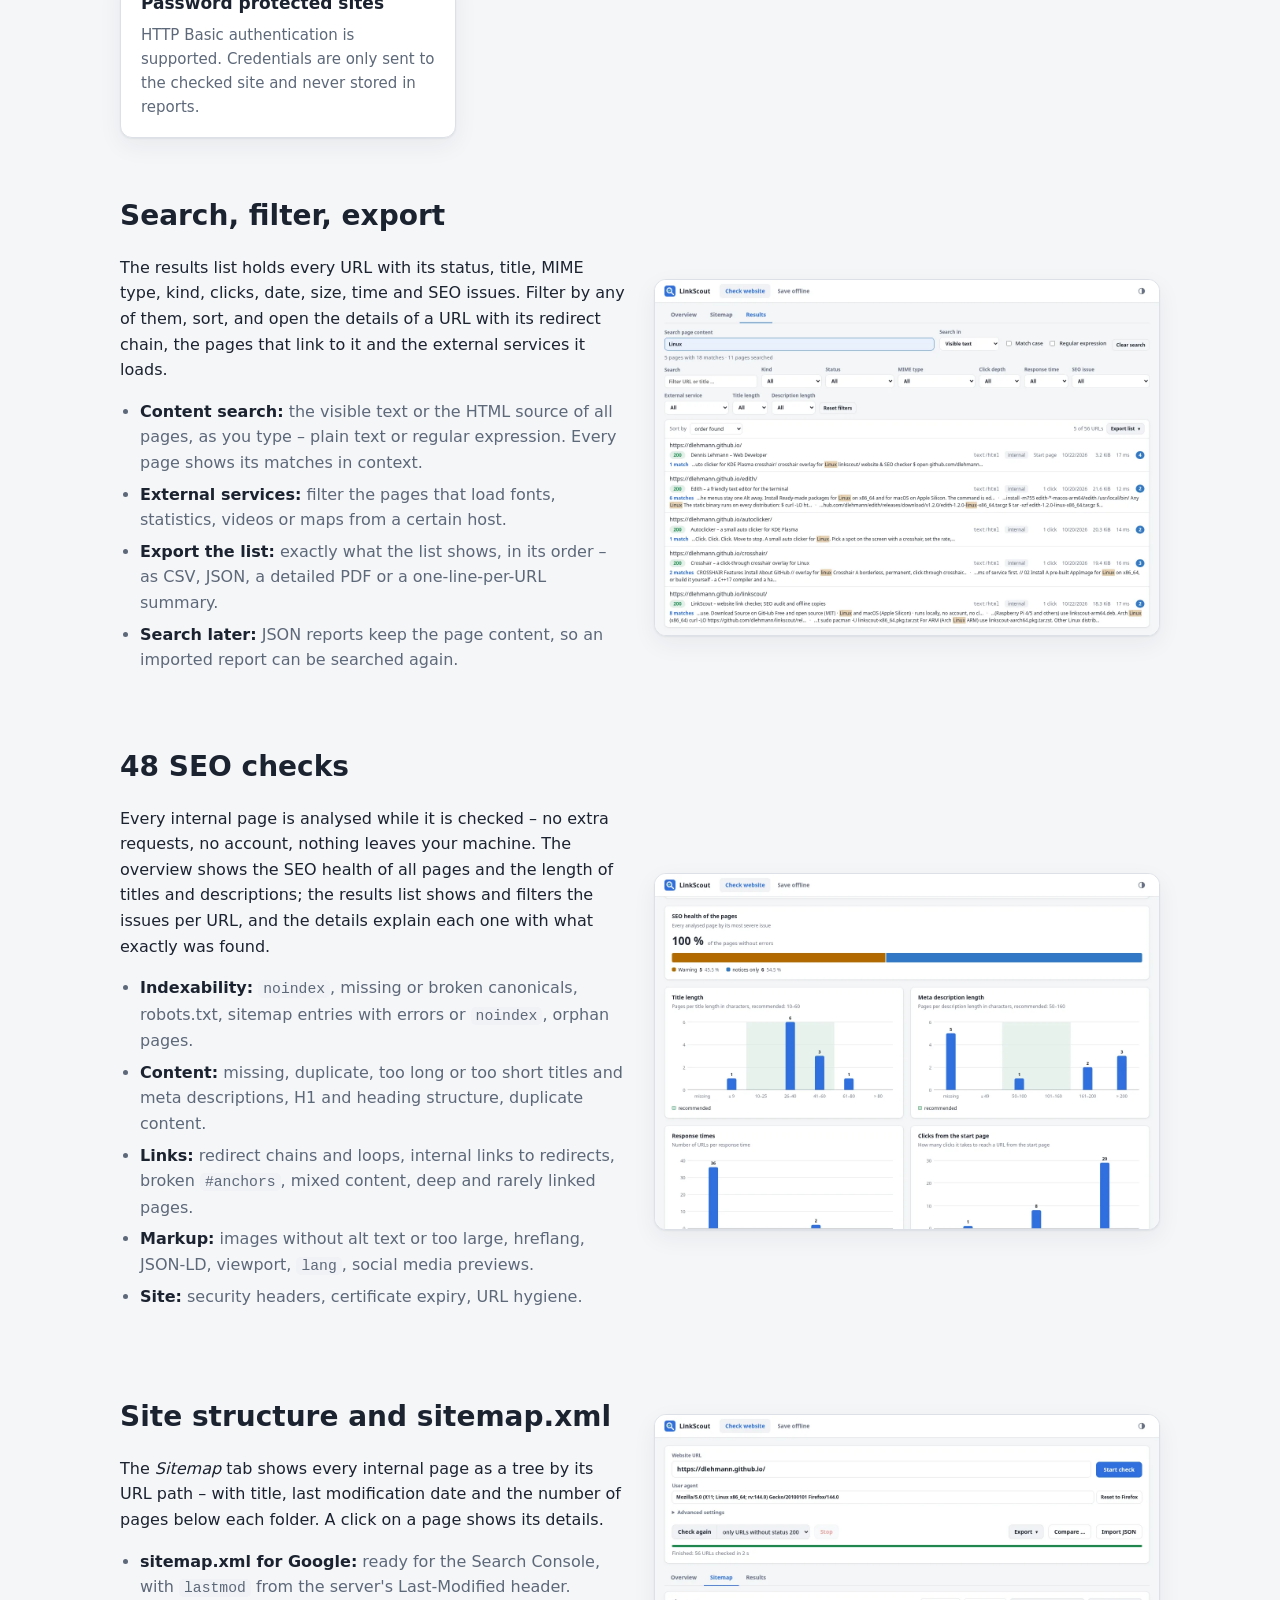
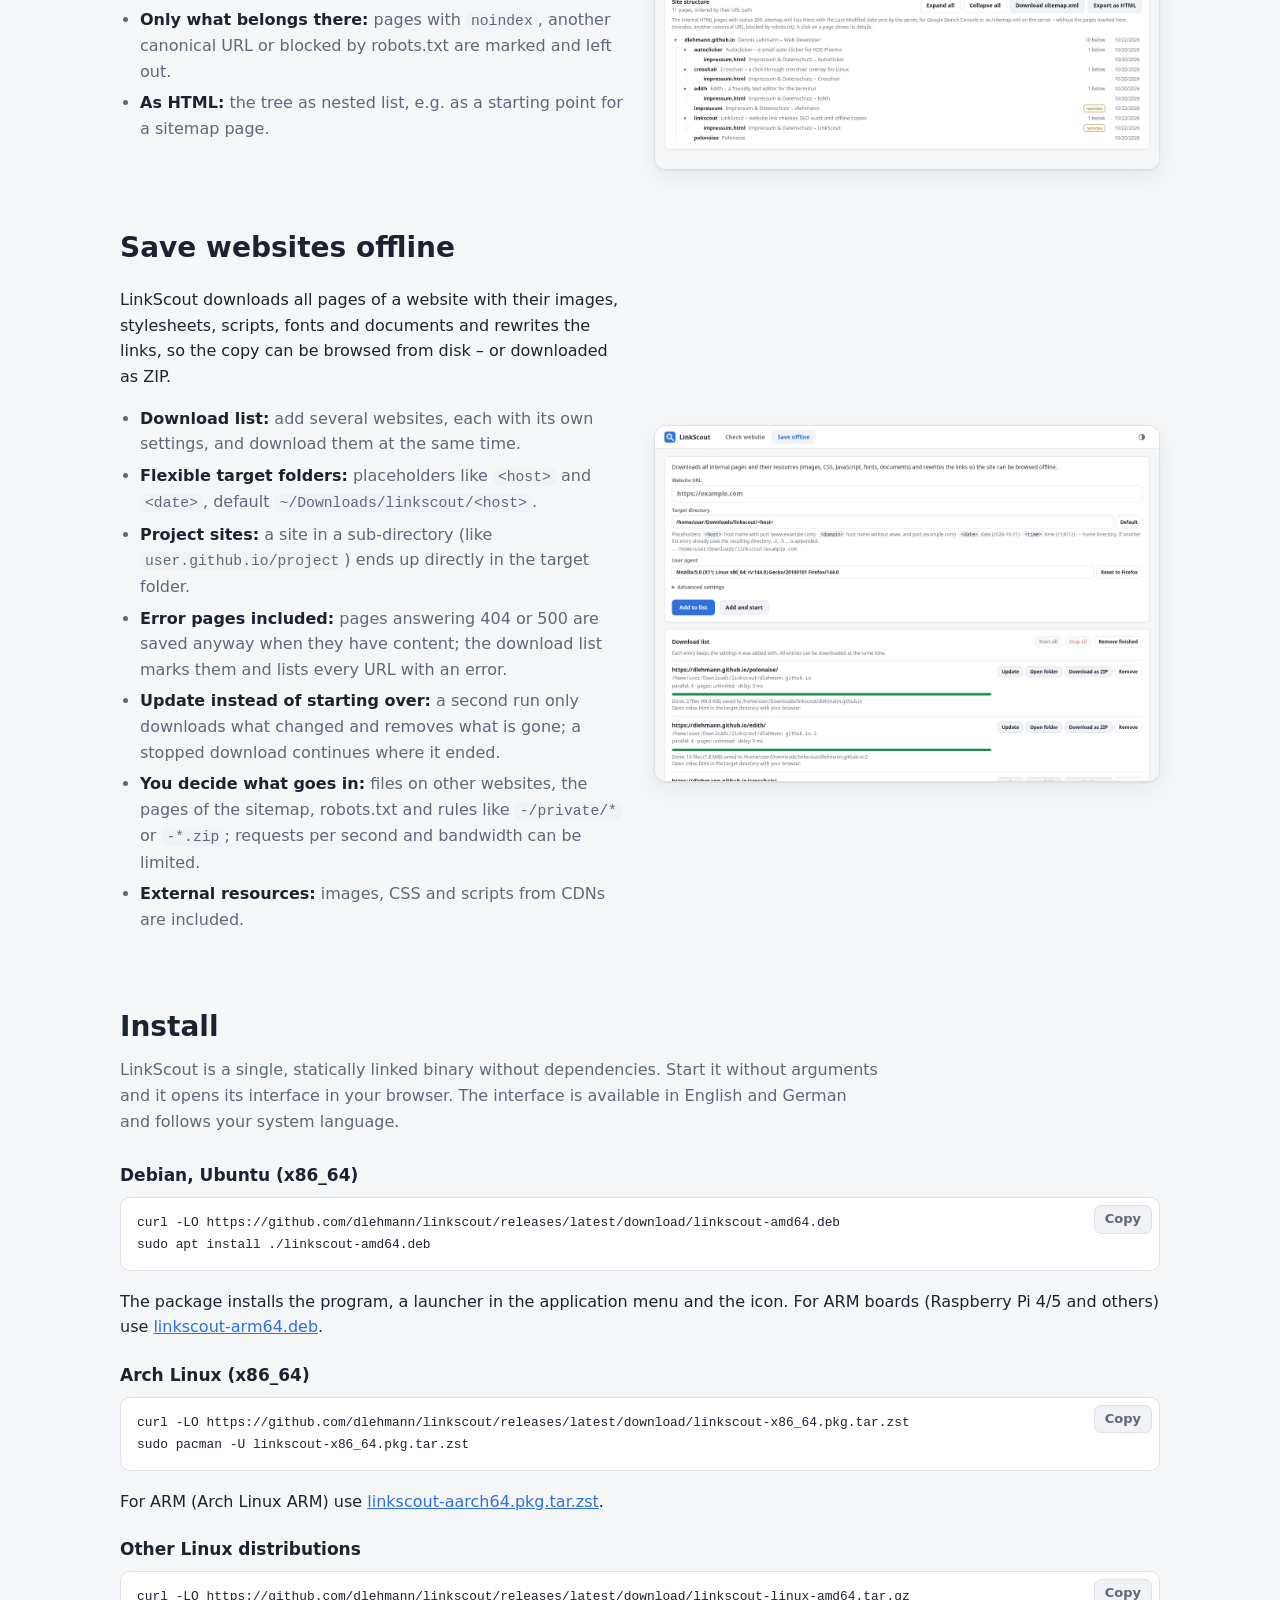
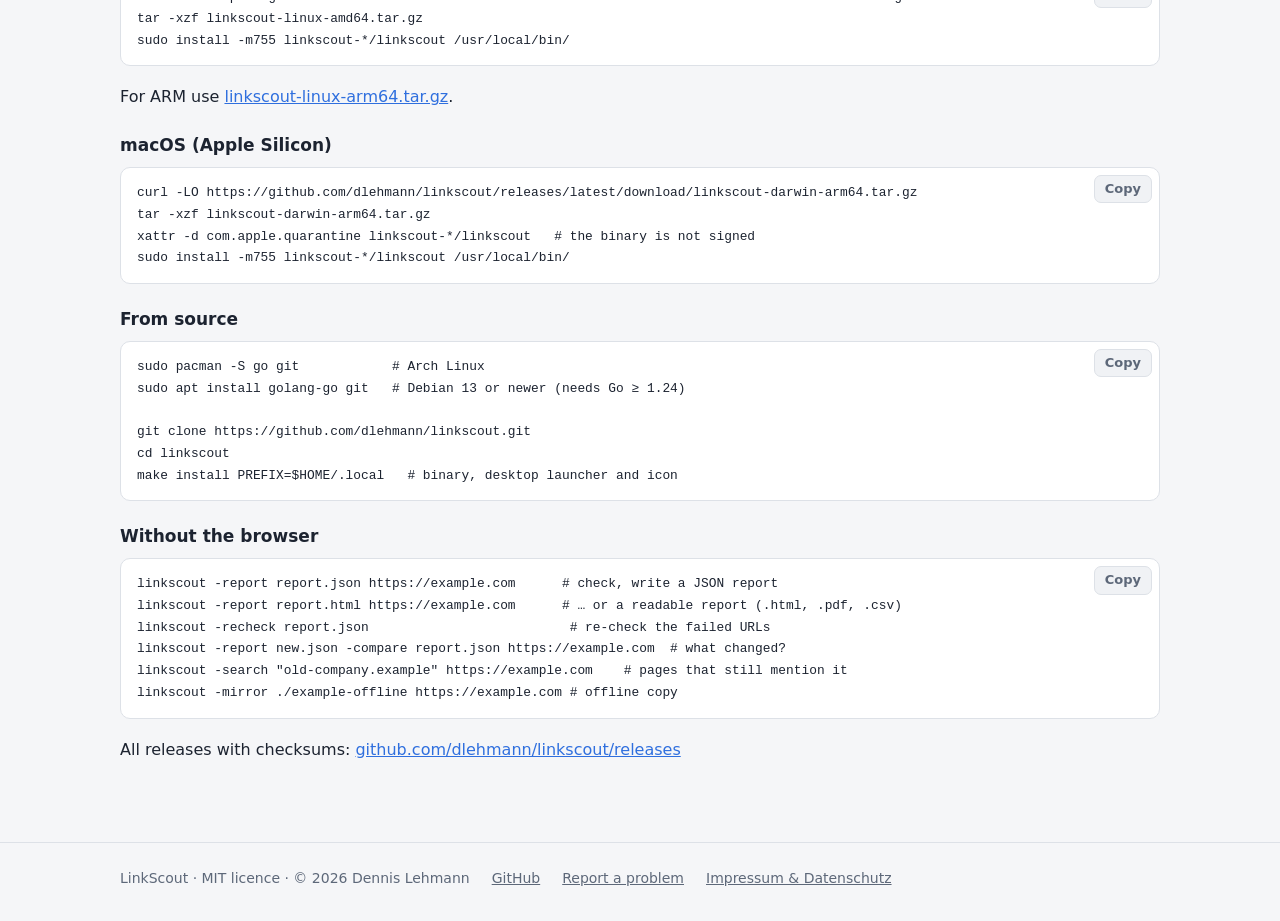
==== commit 320ab855: "Docs, screenshots and changelog for 1.5.0; offline copy of a project site - an offline copy of a sub" ====
--- a/docs/index.html
+++ b/docs/index.html
@@ -4,11 +4,11 @@
   <meta charset="utf-8">
   <meta name="viewport" content="width=device-width, initial-scale=1">
   <title>LinkScout – website link checker, SEO audit and offline copies</title>
-  <meta name="description" content="LinkScout checks every link of a website – internal pages, external links and files –, runs 48 SEO checks and saves complete offline copies of websites. A single binary for Linux and macOS with a local web interface.">
+  <meta name="description" content="LinkScout checks every link of a website – internal pages, external links and files –, runs 48 SEO checks, shows the external services the pages load, searches their content and saves complete offline copies of websites. A single binary for Linux and macOS with a local web interface.">
   <link rel="canonical" href="https://dlehmann.github.io/linkscout/">
   <link rel="icon" href="linkscout.svg" type="image/svg+xml">
   <meta property="og:title" content="LinkScout">
-  <meta property="og:description" content="Check every link of a website, find SEO problems and save websites for offline use. Single binary, local web UI.">
+  <meta property="og:description" content="Check every link of a website, find SEO problems, see external services, search the content and save websites for offline use. Single binary, local web UI.">
   <meta property="og:image" content="https://dlehmann.github.io/linkscout/screenshots/overview-light.webp">
   <!--
     Project page of LinkScout. Plain HTML and CSS without fonts, scripts or
@@ -94,6 +94,7 @@
       <nav>
         <a href="#features">Features</a>
         <a href="#seo">SEO</a>
+        <a href="#search">Search</a>
         <a href="#sitemap">Sitemap</a>
         <a href="#offline">Offline copies</a>
         <a href="#install">Install</a>
@@ -103,7 +104,7 @@
 
     <div class="hero">
       <h1>Find every broken link<br>on your website.</h1>
-      <p class="lead">Enter the address of a website – LinkScout crawls all its pages, checks every internal page, external link, image, PDF and download, and runs 48 SEO checks. It can also save complete websites for offline use.</p>
+      <p class="lead">Enter the address of a website – LinkScout crawls all its pages, checks every internal page, external link, image, PDF and download, and runs 48 SEO checks. It shows which external services the pages load, searches their content and can save complete websites for offline use.</p>
       <div class="buttons">
         <a class="btn primary" href="#install">Download</a>
         <a class="btn" href="https://github.com/dlehmann/linkscout">Source on GitHub</a>
@@ -114,7 +115,7 @@
     <div class="shot">
       <picture>
         <source media="(prefers-color-scheme: dark)" srcset="screenshots/overview-dark.webp">
-        <img src="screenshots/overview-light.webp" width="1280" height="2017" alt="LinkScout overview: key figures, status of all URLs, response times and clicks from the start page">
+        <img src="screenshots/overview-light.webp" width="1280" height="2177" alt="LinkScout overview: key figures, status of all URLs, SEO health, response times, clicks from the start page and external services">
       </picture>
     </div>
   </div>
@@ -126,22 +127,34 @@
       <div class="grid">
         <div class="card"><h3>One input</h3><p>Only the start URL is needed. LinkScout finds all internal pages by itself and checks each URL exactly once.</p></div>
         <div class="card"><h3>All kinds of links</h3><p>Internal pages, links to other websites (including where redirects end up) and files: images, PDFs, CSS, JavaScript, fonts, videos.</p></div>
-        <div class="card"><h3>Overview with charts</h3><p>Status of all URLs, response times, clicks from the start page, status codes and size by MIME type. Click any figure to see the matching URLs.</p></div>
+        <div class="card"><h3>Overview with charts</h3><p>Status of all URLs, response times, clicks from the start page, status codes, size by MIME type and external services. Click any figure to see the matching URLs.</p></div>
+        <div class="card"><h3>External services</h3><p>Which hosts your pages load fonts, statistics, videos, maps or scripts from – Google Fonts, Tag Manager, YouTube … – and on how many pages. Handy for the privacy policy.</p></div>
+        <div class="card"><h3>Content search</h3><p>Search the text or the HTML source of all pages as you type: an old phone number, the former company name, a forgotten tracking code. Regular expressions included.</p></div>
         <div class="card"><h3>Sortable, filterable list</h3><p>URL, status, MIME type, title, kind, clicks, size, time and SEO issues – filter by every value, open details with redirect chain, SEO data and the pages that link to a URL.</p></div>
         <div class="card"><h3>Sitemap and robots.txt</h3><p>The URLs of your sitemap are checked too – pages that are listed there but linked nowhere show up as orphans. URLs blocked by robots.txt are marked.</p></div>
         <div class="card"><h3>Compare runs</h3><p>Compare the results with an earlier report: new and removed URLs, changed status codes, new and fixed SEO issues.</p></div>
-        <div class="card"><h3>Export and re-check</h3><p>HTML and PDF reports with every chart of the overview and the details of each URL; JSON and CSV exports with all data. Import a report later and re-check only the URLs that failed – or everything.</p></div>
+        <div class="card"><h3>Export and re-check</h3><p>HTML and PDF reports with every chart of the overview and the details of each URL; JSON and CSV exports with all data – of the whole site or just the filtered list. Import a report later, search it and re-check only the URLs that failed – or everything.</p></div>
         <div class="card"><h3>Password protected sites</h3><p>HTTP Basic authentication is supported. Credentials are only sent to the checked site and never stored in reports.</p></div>
       </div>
     </div>
   </section>
 
-  <section>
-    <div class="wrap">
+  <section id="search">
+    <div class="wrap split">
+      <div>
+        <h2>Search, filter, export</h2>
+        <p>The results list holds every URL with its status, title, MIME type, kind, clicks, date, size, time and SEO issues. Filter by any of them, sort, and open the details of a URL with its redirect chain, the pages that link to it and the external services it loads.</p>
+        <ul>
+          <li><b>Content search:</b> the visible text or the HTML source of all pages, as you type – plain text or regular expression. Every page shows its matches in context.</li>
+          <li><b>External services:</b> filter the pages that load fonts, statistics, videos or maps from a certain host.</li>
+          <li><b>Export the list:</b> exactly what the list shows, in its order – as CSV, JSON, a detailed PDF or a one-line-per-URL summary.</li>
+          <li><b>Search later:</b> JSON reports keep the page content, so an imported report can be searched again.</li>
+        </ul>
+      </div>
       <div class="shot">
         <picture>
           <source media="(prefers-color-scheme: dark)" srcset="screenshots/results-dark.webp">
-          <img src="screenshots/results-light.webp" width="1280" height="900" alt="Results list with filters for kind, status, MIME type, click depth and response time" loading="lazy">
+          <img src="screenshots/results-light.webp" width="1280" height="900" alt="Results list with a content search, filters and the matches of every page" loading="lazy">
         </picture>
       </div>
     </div>
@@ -253,6 +266,7 @@
 linkscout -report report.html https://example.com      # … or a readable report (.html, .pdf, .csv)
 linkscout -recheck report.json                          # re-check the failed URLs
 linkscout -report new.json -compare report.json https://example.com  # what changed?
+linkscout -search "old-company.example" https://example.com    # pages that still mention it
 linkscout -mirror ./example-offline https://example.com # offline copy</code></pre>
       <p>All releases with checksums: <a href="https://github.com/dlehmann/linkscout/releases">github.com/dlehmann/linkscout/releases</a></p>
     </div>
